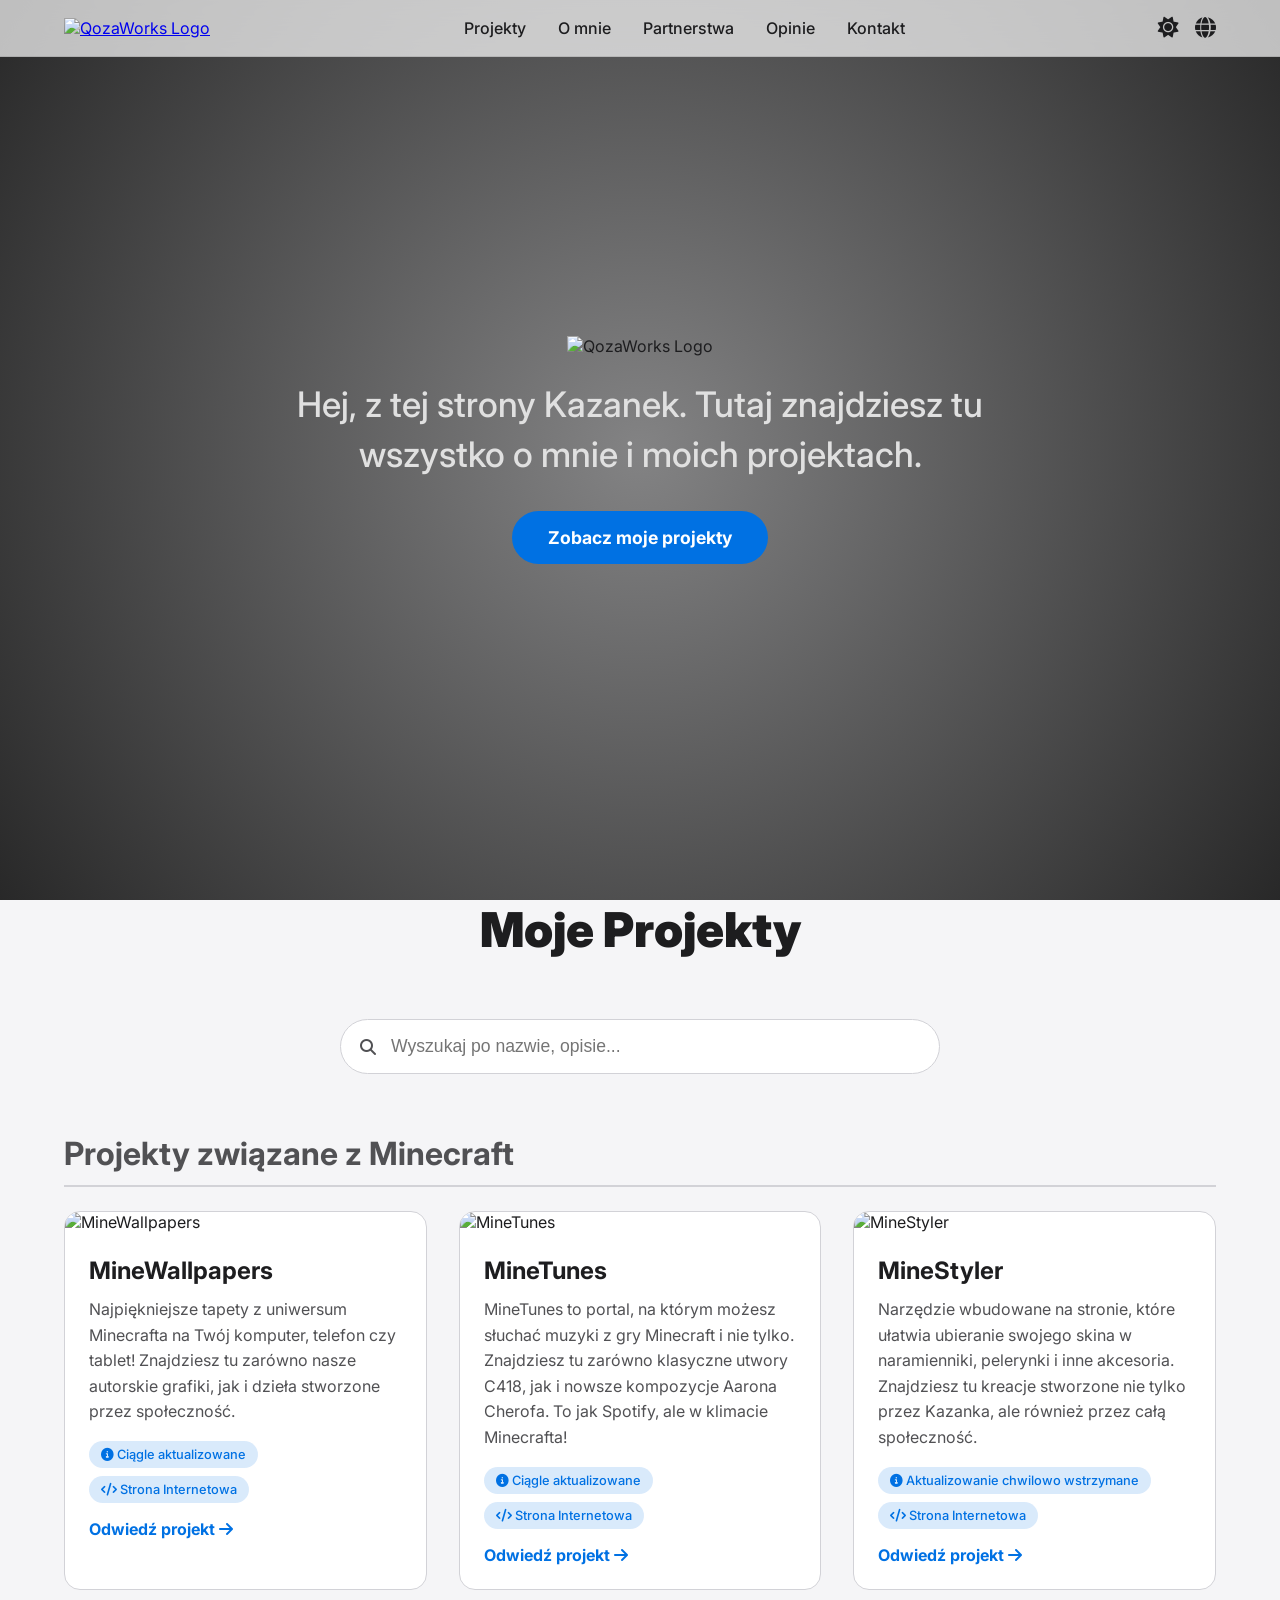
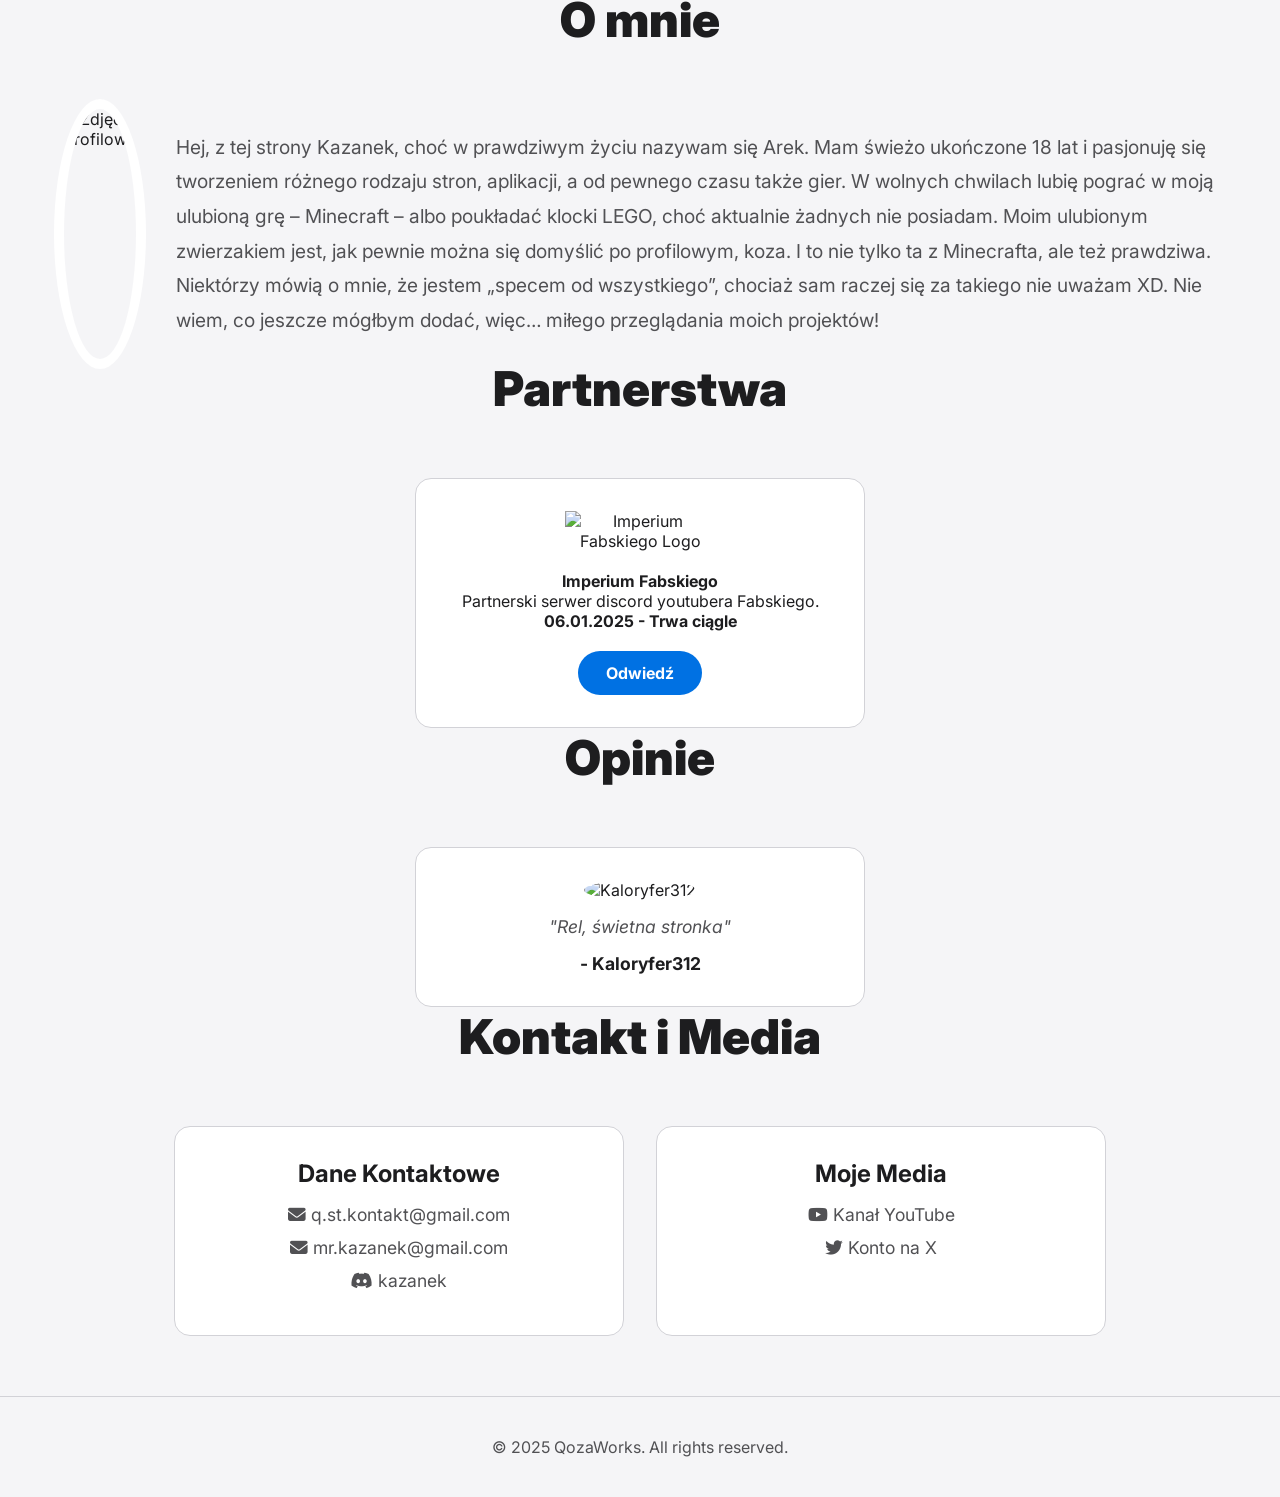
==== index.html @ e2550f25 "Add files via upload" ====
<!DOCTYPE html>
<html lang="pl">
<head>
    <meta charset="UTF-8">
    <meta name="viewport" content="width=device-width, initial-scale=1.0">
    <title>QozaWorks</title>
    <link rel="stylesheet" href="style.css">
    <link rel="icon" type="image/x-icon" href="/assets/logos.png">
    <!-- Google Fonts: Inter -->
    <link rel="preconnect" href="https://fonts.googleapis.com">
    <link rel="preconnect" href="https://fonts.gstatic.com" crossorigin>
    <link href="https://fonts.googleapis.com/css2?family=Inter:wght@400;500;700;900&display=swap" rel="stylesheet">
    
    <!-- Font Awesome Icons -->
    <link rel="stylesheet" href="https://cdnjs.cloudflare.com/ajax/libs/font-awesome/6.5.1/css/all.min.css">
</head>
<body>

    <header id="main-header">
        <nav class="container">
            <a href="#" class="logo-link"><img src="assets/logo.png" alt="QozaWorks Logo" class="logo"></a>
            <ul class="nav-links" id="nav-links">
                <li><a href="#projects" data-lang-key="navProjects">Projekty</a></li>
                <li><a href="#about" data-lang-key="navAbout">O mnie</a></li>
                <li><a href="#partnerships" data-lang-key="navPartnerships">Partnerstwa</a></li>
                <li><a href="#reviews" data-lang-key="navReviews">Opinie</a></li>
                <li><a href="#contact" data-lang-key="navContact">Kontakt</a></li>
            </ul>
            <div class="settings">
                <button id="theme-toggle" aria-label="Zmień motyw"><i class="fas fa-sun"></i></button>
                <div class="lang-switcher">
                    <button id="lang-toggle" aria-label="Zmień język"><i class="fas fa-globe"></i></button>
                    <div class="lang-options">
                        <a href="#" data-lang="eng">English</a>
                        <a href="#" data-lang="pl">Polski</a>
                    </div>
                </div>
            </div>
            <button class="hamburger" id="hamburger-btn" aria-label="Otwórz menu">
                <i class="fas fa-bars"></i>
            </button>
        </nav>
    </header>

    <main>
        <section id="hero">
            <div class="hero-content container">
                <img src="assets/logo.png" alt="QozaWorks Logo" class="hero-logo">
                <h1 data-lang-key="heroTitle">Hej, tu Kazanek. Znajdziesz tu wszystko o mnie i moich projektach.</h1>
                <a href="#projects" class="cta-button" data-lang-key="heroButton">Zobacz moje projekty</a>
            </div>
        </section>

        <section id="projects" class="container">
            <h2 class="section-title" data-lang-key="projectsTitle">Moje Projekty</h2>
            <div class="search-container">
                <i class="fas fa-search"></i>
                <input type="text" id="search-input" data-lang-key-placeholder="searchPlaceholder" placeholder="Wyszukaj po nazwie, opisie...">
            </div>
            
            <h3 class="category-title" data-lang-key="minecraftProjectsTitle">Projekty związane z Minecraft</h3>
            <div class="projects-grid" id="minecraft-projects-container"></div>
            
            <!-- <h3 class="category-title" data-lang-key="otherProjectsTitle">Inne Projekty</h3> -->
            <div class="projects-grid" id="other-projects-container"></div>
        </section>

        <section id="about" class="container">
            <h2 class="section-title" data-lang-key="aboutTitle">O mnie</h2>
            <div class="about-content">
                <img src="assets/kazanek.png" alt="Zdjęcie profilowe" class="profile-pic">
                <p data-lang-key="aboutDescription">"Hej, jestem Kazanek..."</p>
            </div>
        </section>

        <section id="partnerships" class="container">
            <h2 class="section-title" data-lang-key="partnershipsTitle">Partnerstwa</h2>
            <div class="flex-grid" id="partnerships-container"></div>
        </section>

        <section id="reviews" class="container">
            <h2 class="section-title" data-lang-key="reviewsTitle">Opinie</h2>
            <div class="flex-grid" id="reviews-container"></div>
        </section>

        <section id="contact" class="container">
            <h2 class="section-title" data-lang-key="contactTitle">Kontakt i Media</h2>
            <div class="flex-grid" id="contact-container"></div>
        </section>
    </main>

    <footer>
        <p>&copy; 2025 QozaWorks. All rights reserved.</p>
    </footer>

    <script src="script.js" defer></script>
</body>
</html>
---- style.css ----
/* --- GLOBAL STYLES & VARIABLES --- */
:root {
    --font-primary: 'Inter', sans-serif;
    --transition-fast: 0.2s ease;
    --transition-slow: 0.4s ease;
    --border-radius: 16px;

    /* Light Theme */
    --bg-light: #f5f5f7;
    --card-bg-light: #ffffff;
    --text-primary-light: #1d1d1f;
    --text-secondary-light: #515154;
    --accent-light: #0071e3;
    --border-light: #d2d2d7;
    --header-bg-light: rgba(255, 255, 255, 0.7);
    --header-text-light: #1d1d1f;
    --header-border-light: rgba(0, 0, 0, 0.1);

    /* Dark Theme */
    --bg-dark: #121212;
    --card-bg-dark: #1e1e1e;
    --text-primary-dark: #f5f5f7;
    --text-secondary-dark: #a1a1a6;
    --accent-dark: #0a84ff;
    --border-dark: #3a3a3c;
    --header-bg-dark: rgba(28, 28, 30, 0.7);
    --header-text-dark: #f5f5f7;
    --header-border-dark: rgba(255, 255, 255, 0.1);
}

[data-theme="light"] {
    --bg: var(--bg-light);
    --card-bg: var(--card-bg-light);
    --text-primary: var(--text-primary-light);
    --text-secondary: var(--text-secondary-light);
    --accent: var(--accent-light);
    --border: var(--border-light);
    --header-bg: var(--header-bg-light);
    --header-text: var(--header-text-light);
    --header-border: var(--header-border-light);
    --logo-filter: invert(0);
}

[data-theme="dark"] {
    --bg: var(--bg-dark);
    --card-bg: var(--card-bg-dark);
    --text-primary: var(--text-primary-dark);
    --text-secondary: var(--text-secondary-dark);
    --accent: var(--accent-dark);
    --border: var(--border-dark);
    --header-bg: var(--header-bg-dark);
    --header-text: var(--header-text-dark);
    --header-border: var(--header-border-dark);
    --logo-filter: invert(1);
}

*, *::before, *::after { box-sizing: border-box; margin: 0; padding: 0; }
html { scroll-behavior: smooth; scroll-padding-top: 100px; }
body {
    font-family: var(--font-primary);
    background-color: var(--bg);
    color: var(--text-primary);
    transition: background-color var(--transition-slow), color var(--transition-slow);
}
.container { max-width: 1200px; margin: 0 auto; padding: 0 24px; }

/* --- HEADER --- */
#main-header {
    position: fixed; top: 0; left: 0; width: 100%;
    z-index: 1000; padding: 16px 0;
    background: var(--header-bg);
    backdrop-filter: blur(20px) saturate(180%);
    -webkit-backdrop-filter: blur(20px) saturate(180%);
    border-bottom: 1px solid var(--header-border);
    transition: background-color var(--transition-slow), border-color var(--transition-slow);
}
nav.container { display: flex; justify-content: space-between; align-items: center; }
.logo { height: 52px;  transition: filter var(--transition-slow); }
.nav-links { display: flex; list-style: none; gap: 32px; }
.nav-links a {
    color: var(--header-text); text-decoration: none; font-weight: 500;
    transition: color var(--transition-fast); position: relative;
}
.nav-links a::after {
    content: ''; position: absolute; width: 0; height: 2px;
    bottom: -5px; left: 50%; transform: translateX(-50%);
    background-color: var(--accent); transition: width var(--transition-fast);
}
.nav-links a:hover { color: var(--accent); }
.nav-links a:hover::after { width: 100%; }

.settings { display: flex; align-items: center; gap: 16px; }
.settings button {
    background: none; border: none; color: var(--header-text);
    font-size: 1.3rem; cursor: pointer; transition: color var(--transition-fast), transform var(--transition-fast);
}
.settings button:hover { color: var(--accent); transform: scale(1.1); }
.lang-switcher { position: relative; }
.lang-options {
    display: none; position: absolute; top: 180%; right: 0;
    background-color: var(--card-bg); border: 1px solid var(--border);
    border-radius: 8px; overflow: hidden; box-shadow: 0 10px 30px rgba(0,0,0,0.2);
    animation: fadeIn 0.2s;
}
.lang-options.show { display: block; }
.lang-options a {
    display: block; padding: 12px 24px; color: var(--text-primary);
    text-decoration: none; white-space: nowrap;
}
.lang-options a:hover { background-color: var(--accent); color: #fff; }
.hamburger { display: none; }

/* --- HERO SECTION --- */
#hero {
    min-height: 100vh; display: flex; align-items: center; justify-content: center; text-align: center;
    background: url('assets/banner.png') no-repeat center center/cover;
    position: relative;
}
#hero::before {
    content: ''; position: absolute; inset: 0;
    background: radial-gradient(circle, rgba(18, 18, 18, 0.5) 0%, rgba(18, 18, 18, 0.9) 100%);
}
.hero-content { position: relative; z-index: 1; animation: fadeInUp 1s ease-out; }
.hero-logo { max-width: 350px; margin-bottom: 24px;  }
#hero h1 {
    font-size: 2.2rem; max-width: 700px; margin: 0 auto 32px;
    line-height: 1.4; color: #e0e0e0; font-weight: 500;
}
.cta-button {
    display: inline-block; background-color: var(--accent); color: #fff;
    padding: 16px 36px; border-radius: 50px; text-decoration: none;
    font-weight: 700; font-size: 1.1rem;
    transition: transform var(--transition-fast), box-shadow var(--transition-fast);
}
.cta-button:hover { transform: scale(1.05); box-shadow: 0 5px 20px color-mix(in srgb, var(--accent) 40%, transparent); }

/* --- GENERAL SECTIONS --- */
section { padding: 100px 0; }
.section-title {
    font-size: 3rem; text-align: center; margin-bottom: 60px;
    font-weight: 900;
}
.category-title {
    font-size: 2rem; margin: 60px 0 24px 0;
    color: var(--text-secondary); border-bottom: 2px solid var(--border);
    padding-bottom: 12px;
}
#contact { margin-bottom: 60px; }

/* --- FLEX GRID (Partners, Reviews, Contact) --- */
.flex-grid {
    display: flex;
    flex-wrap: wrap;
    justify-content: center;
    gap: 32px;
}
.flex-grid > * {
    flex-grow: 1; /* Allow items to grow */
    flex-basis: 350px; /* Base width */
    max-width: 450px; /* Max width */
}

/* --- PROJECTS --- */
.search-container {
    position: relative; max-width: 600px; margin: 0 auto 60px;
}
.search-container i {
    position: absolute; left: 20px; top: 50%;
    transform: translateY(-50%); color: var(--text-secondary);
}
#search-input {
    width: 100%; padding: 16px 24px 16px 50px; border-radius: 50px;
    border: 1px solid var(--border); background-color: var(--card-bg);
    color: var(--text-primary); font-size: 1.1rem;
    transition: border-color var(--transition-fast), box-shadow var(--transition-fast);
}
#search-input:focus {
    outline: none; border-color: var(--accent);
    box-shadow: 0 0 0 4px color-mix(in srgb, var(--accent) 20%, transparent);
}
.projects-grid {
    display: grid; grid-template-columns: repeat(auto-fill, minmax(320px, 1fr));
    gap: 32px;
}
.project-card {
    background-color: var(--card-bg); border: 1px solid var(--border);
    border-radius: var(--border-radius); overflow: hidden;
    transition: transform var(--transition-fast), box-shadow var(--transition-fast);
}
.project-card:hover { transform: translateY(-8px); box-shadow: 0 15px 30px color-mix(in srgb, var(--bg) 50%, transparent); }
.project-card img { width: 100%; height: 200px; object-fit: cover; }
.project-content { padding: 24px; }
.project-content h4 { font-size: 1.5rem; margin-bottom: 12px; }
.project-content p { color: var(--text-secondary); margin-bottom: 16px; line-height: 1.6; }
.project-tags { display: flex; flex-wrap: wrap; gap: 8px; margin-bottom: 16px; }
.project-tags span {
    background-color: color-mix(in srgb, var(--accent) 15%, transparent);
    color: var(--accent); padding: 6px 12px;
    border-radius: 20px; font-size: 0.8rem; font-weight: 500;
}
.project-link {
    display: inline-block; color: var(--accent); text-decoration: none;
    font-weight: 700; transition: transform var(--transition-fast);
}
.project-link:hover { transform: translateX(5px); }

/* --- ABOUT, PARTNERS, REVIEWS, CONTACT --- */
.about-content { display: flex; align-items: center; gap: 40px; }
.profile-pic { width: 250px; height: 250px; border-radius: 50%; object-fit: cover; box-shadow: 0 0 0 10px var(--card-bg); }
.about-content p { font-size: 1.2rem; line-height: 1.8; color: var(--text-secondary); }

.partner-card, .review-card, .contact-card {
    background-color: var(--card-bg); border: 1px solid var(--border);
    border-radius: var(--border-radius); padding: 32px; text-align: center;
}
.partner-logo {
    height: 80px;
    max-width: 150px;
    margin-bottom: 20px;
    object-fit: contain;
}
.review-card img { width: 80px; height: 80px; border-radius: 50%; margin-bottom: 16px; }
.review-card p { font-style: italic; color: var(--text-secondary); margin-bottom: 16px; font-size: 1.1rem; }
.review-card strong { font-size: 1.1rem; }
.contact-card h3 { font-size: 1.5rem; margin-bottom: 16px; }
.contact-card p, .contact-card a {
    display: block; color: var(--text-secondary); text-decoration: none;
    margin-bottom: 12px; font-size: 1.1rem; transition: color var(--transition-fast);
}
.contact-card a:hover { color: var(--accent); }

/* --- Partner Link Button Style --- */
.partner-link.cta-button {
    margin-top: 20px;
    padding: 12px 28px;
    font-size: 1rem;
}

/* --- FOOTER --- */
footer { text-align: center; padding: 40px 0; border-top: 1px solid var(--border); color: var(--text-secondary); }

/* --- RESPONSIVE --- */
@media (max-width: 768px) {
    .hamburger {
        display: block; background: none; border: none; font-size: 1.5rem;
        color: var(--header-text); z-index: 1001;
    }
    .nav-links {
        position: fixed; top: 0; right: -100%;
        width: 70%; height: 100vh;
        background: var(--card-bg-dark);
        flex-direction: column; justify-content: center;
        gap: 40px; transition: right 0.4s ease-in-out;
    }
    .nav-links.active { right: 0; }
    .nav-links a { color: var(--text-primary-dark); }
    .about-content { flex-direction: column; text-align: center; }
    .section-title { font-size: 2.5rem; }
}

/* --- KEYFRAMES --- */
@keyframes fadeIn { from { opacity: 0; } to { opacity: 1; } }
@keyframes fadeInUp { from { opacity: 0; transform: translateY(20px); } to { opacity: 1; transform: translateY(0); } }
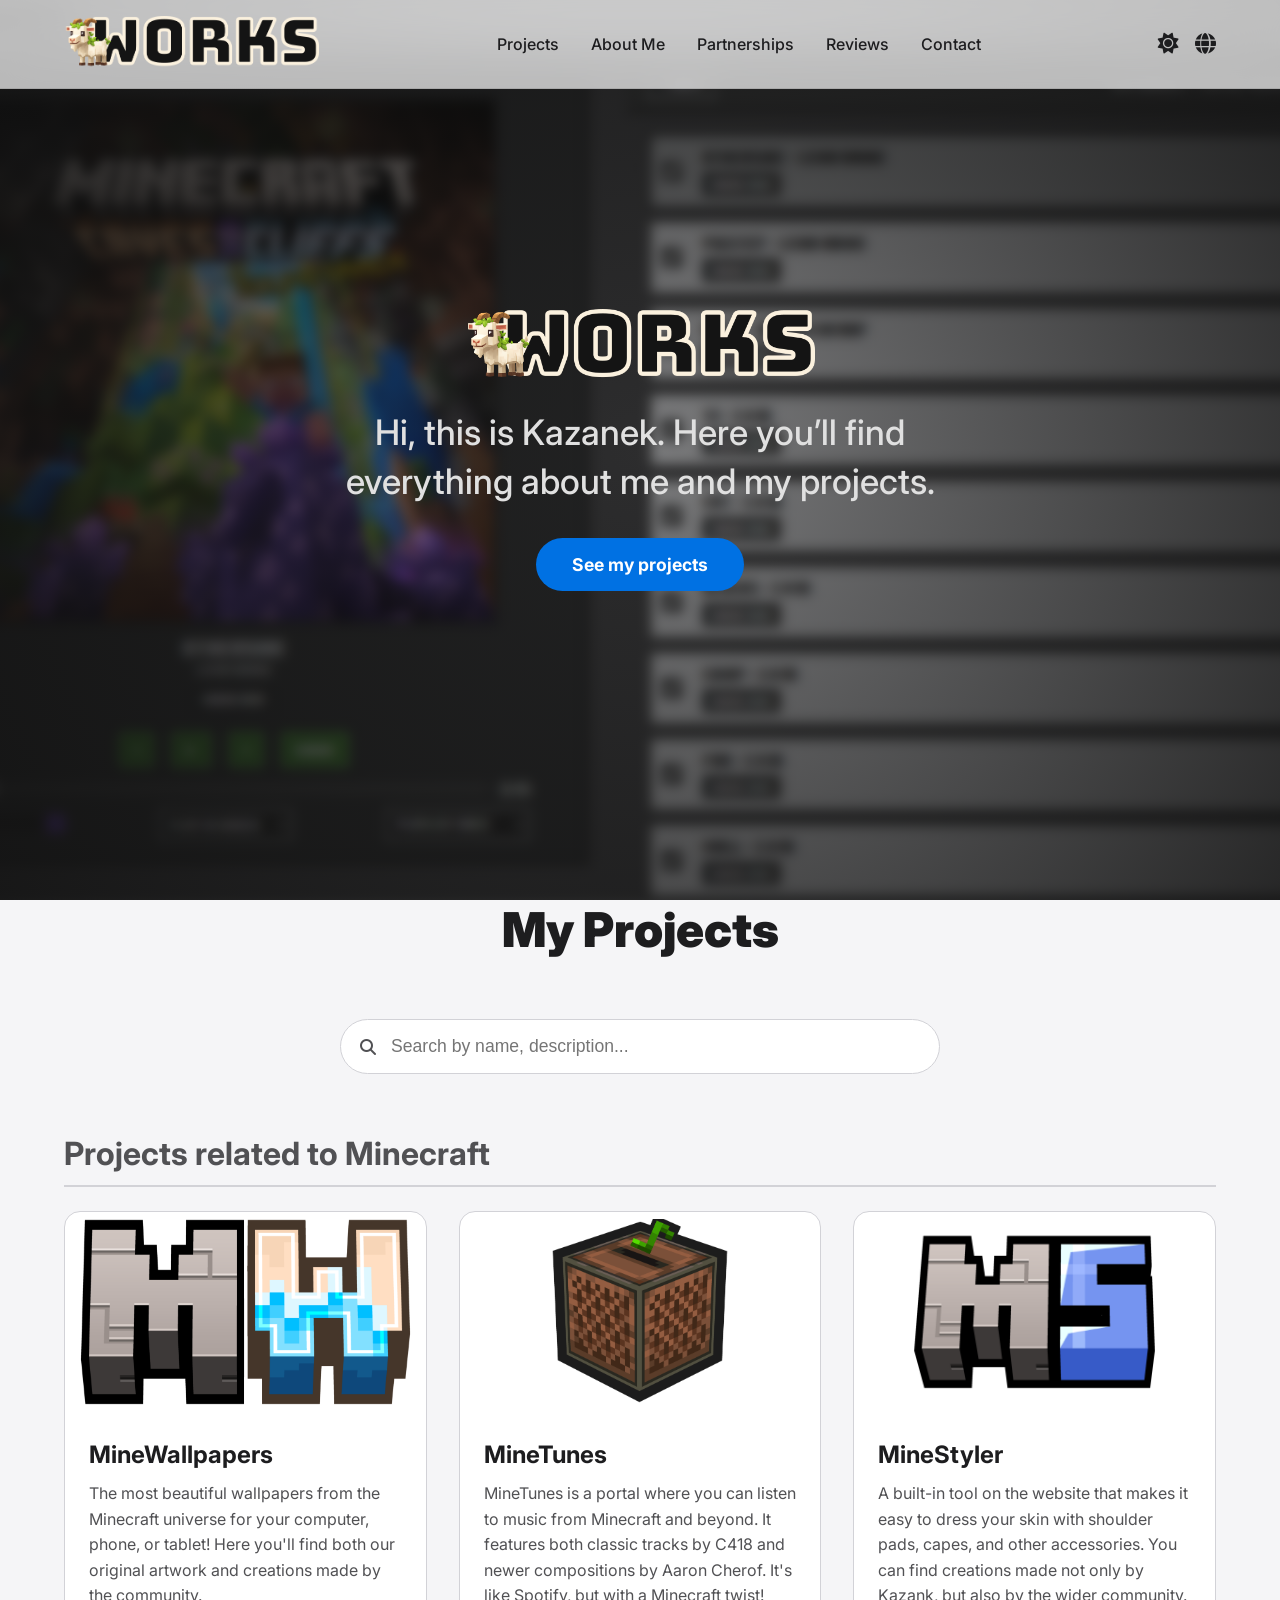
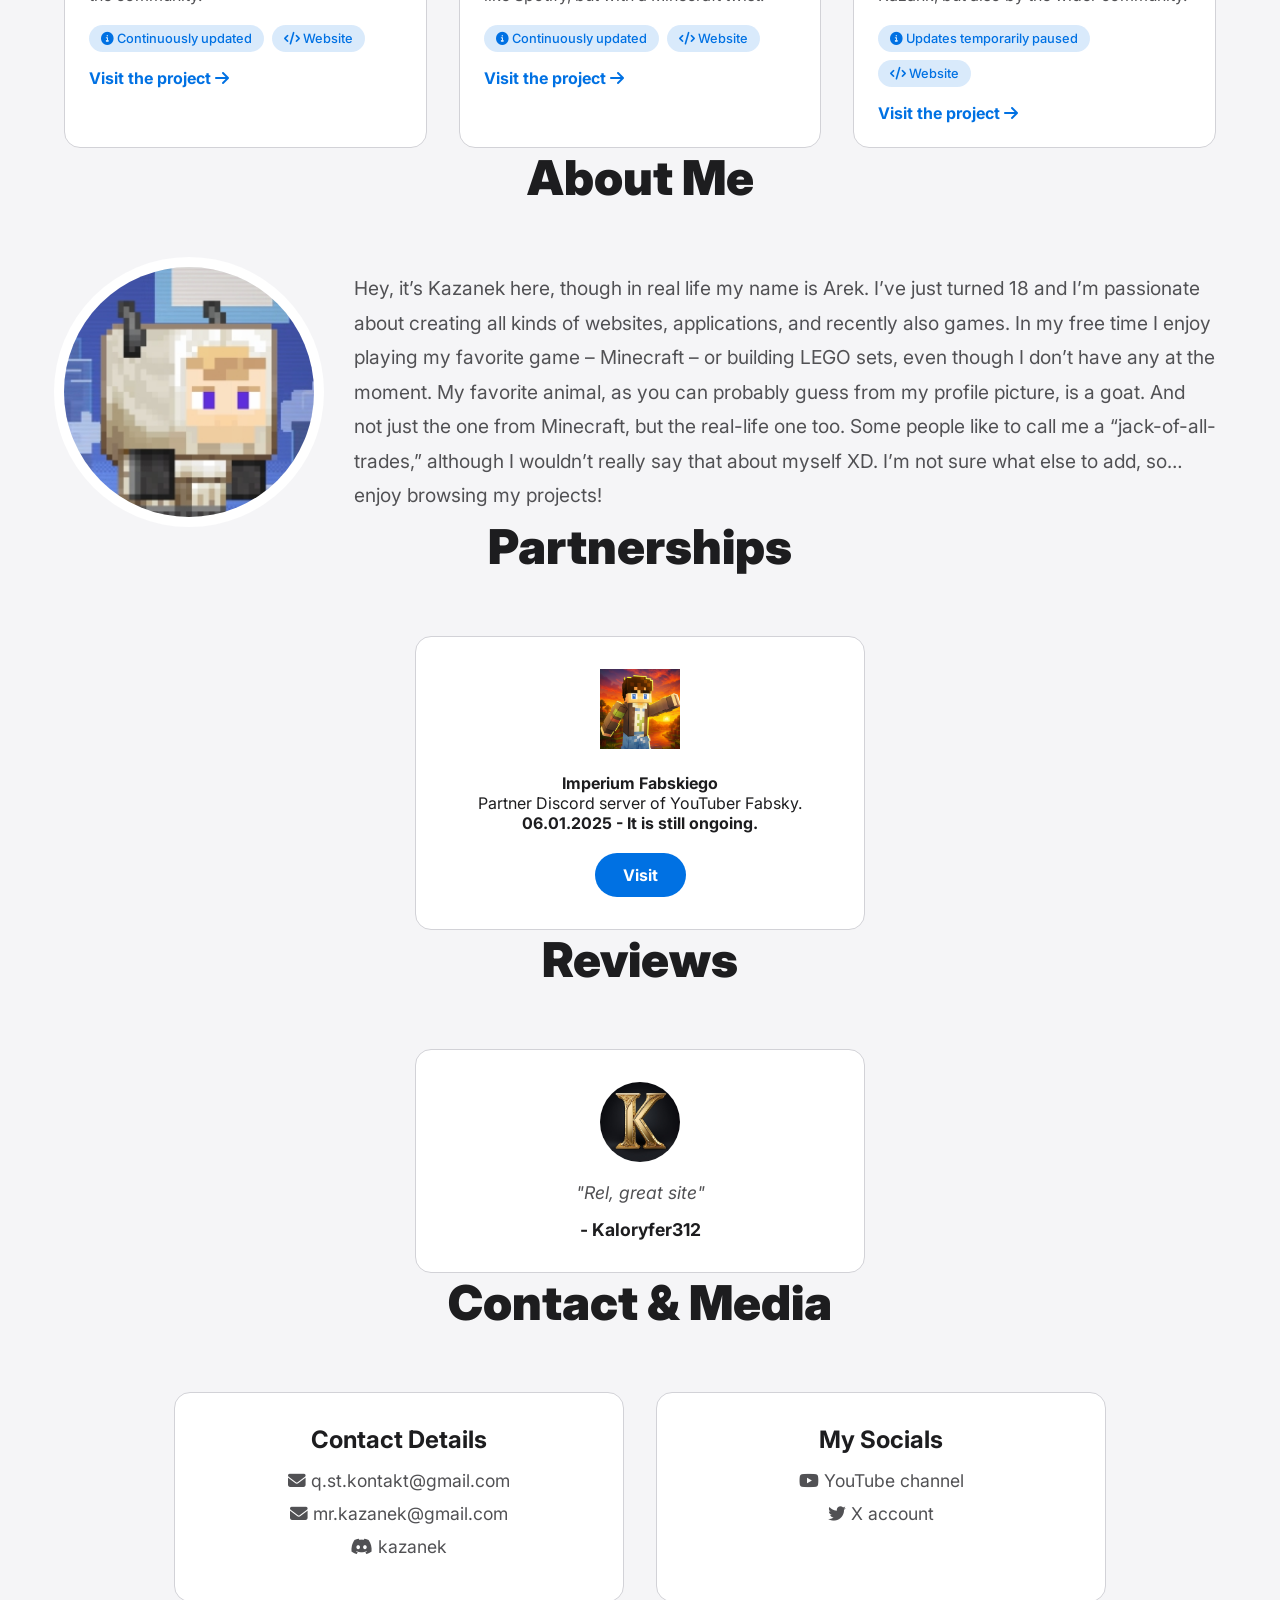
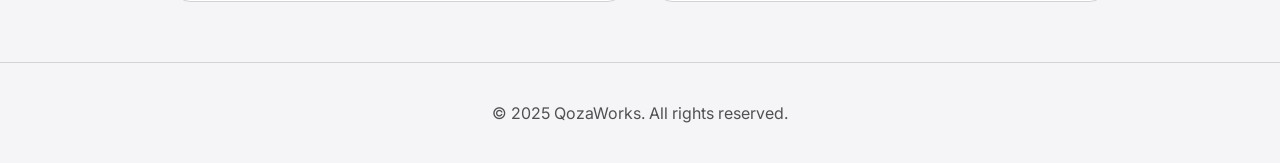
==== commit ec1b938e: "Update index.html" ====
--- a/index.html
+++ b/index.html
@@ -13,6 +13,17 @@
     
     <!-- Font Awesome Icons -->
     <link rel="stylesheet" href="https://cdnjs.cloudflare.com/ajax/libs/font-awesome/6.5.1/css/all.min.css">
+     <meta name="theme-color" content="#f9e8ce">
+    <meta property="og:title" content="QozaWorks">
+    <meta property="og:description" content="Homepage dedicated to QozaWorks projects.">
+    <meta property="og:type" content="website">
+    <meta property="og:url" content="https://qozaworks.netlify.app/">
+    <meta property="og:image" content="https://qozaworks.netlify.app/assets/logo.png">
+    <meta property="og:site_name" content="QozaWorks">
+    <meta name="twitter:card" content="summary_large_image">
+    <meta name="twitter:title" content="QozaWorks">
+    <meta name="twitter:description" content="Homepage dedicated to QozaWorks projects.">
+    <meta name="twitter:image" content="https://qozaworks.netlify.app/assets/logo.png">
 </head>
 <body>
 
@@ -95,4 +106,5 @@
 
     <script src="script.js" defer></script>
 </body>
-</html>+
+</html>
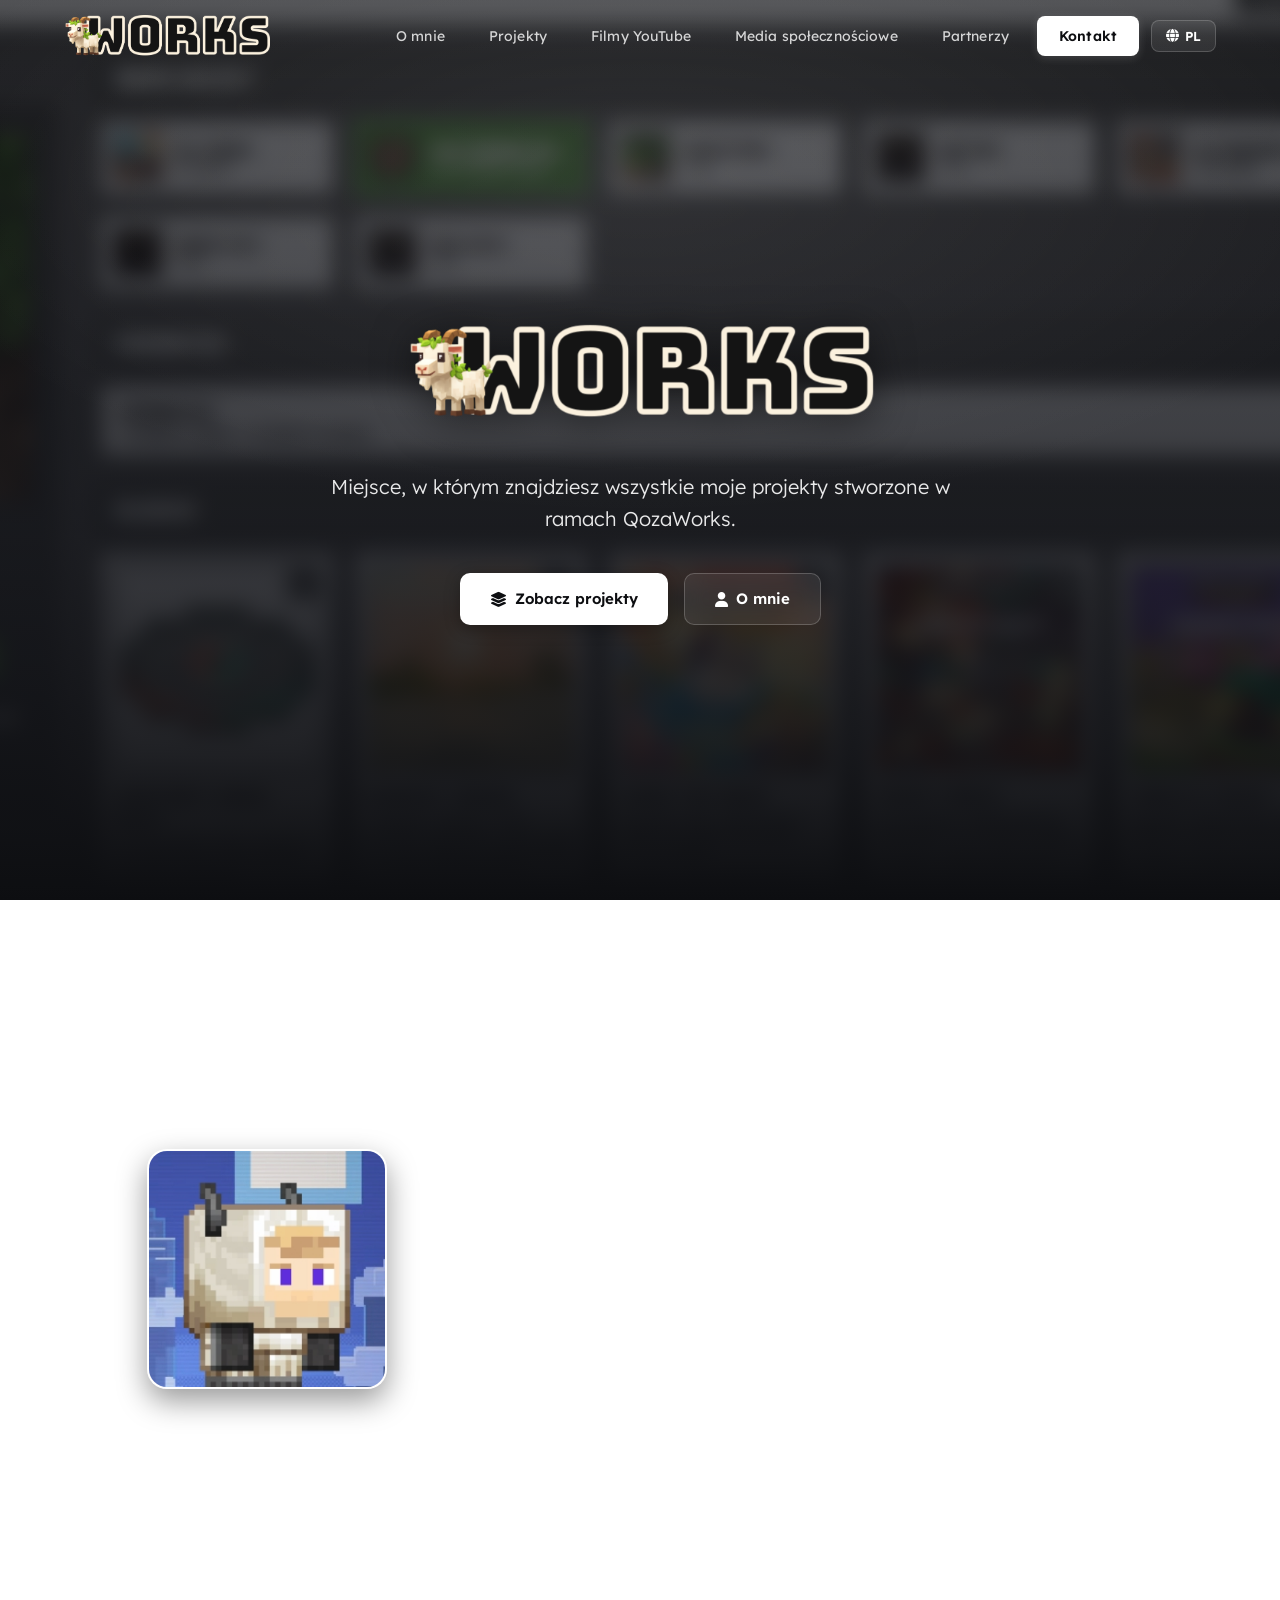
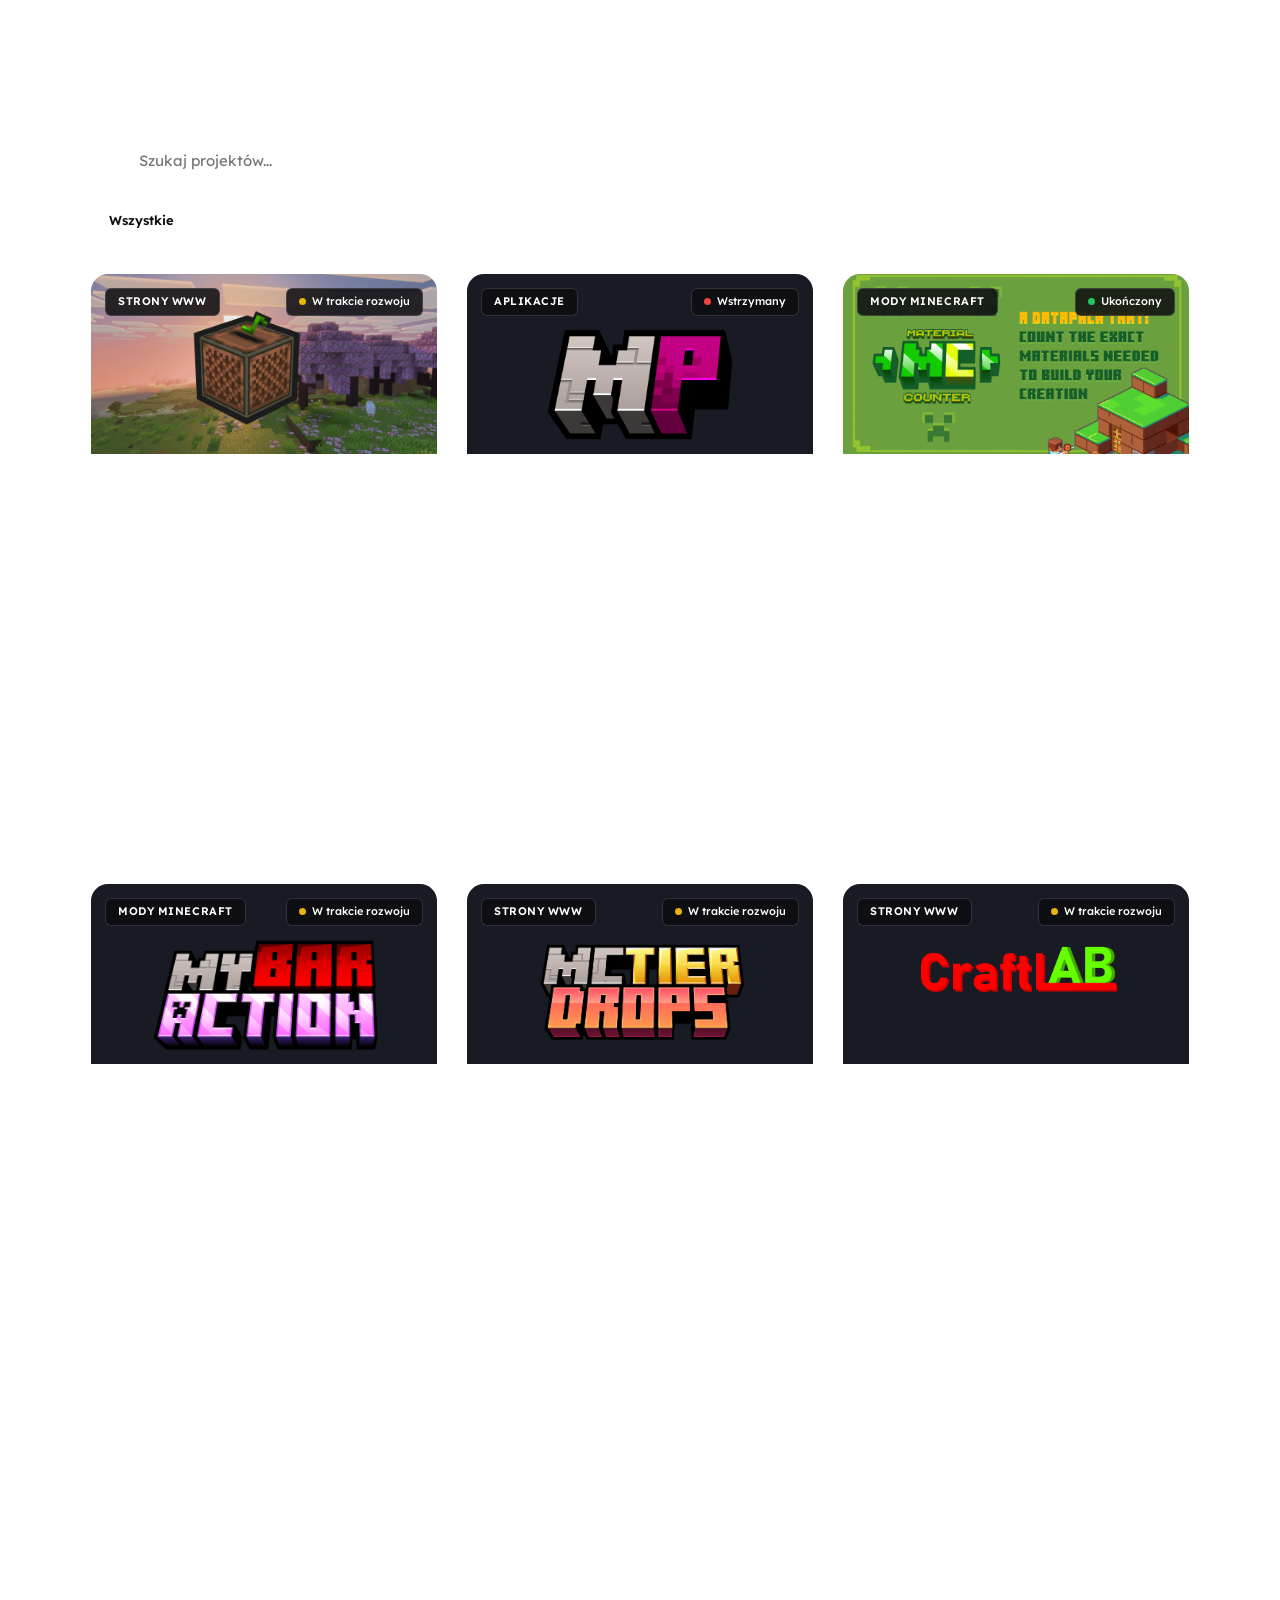
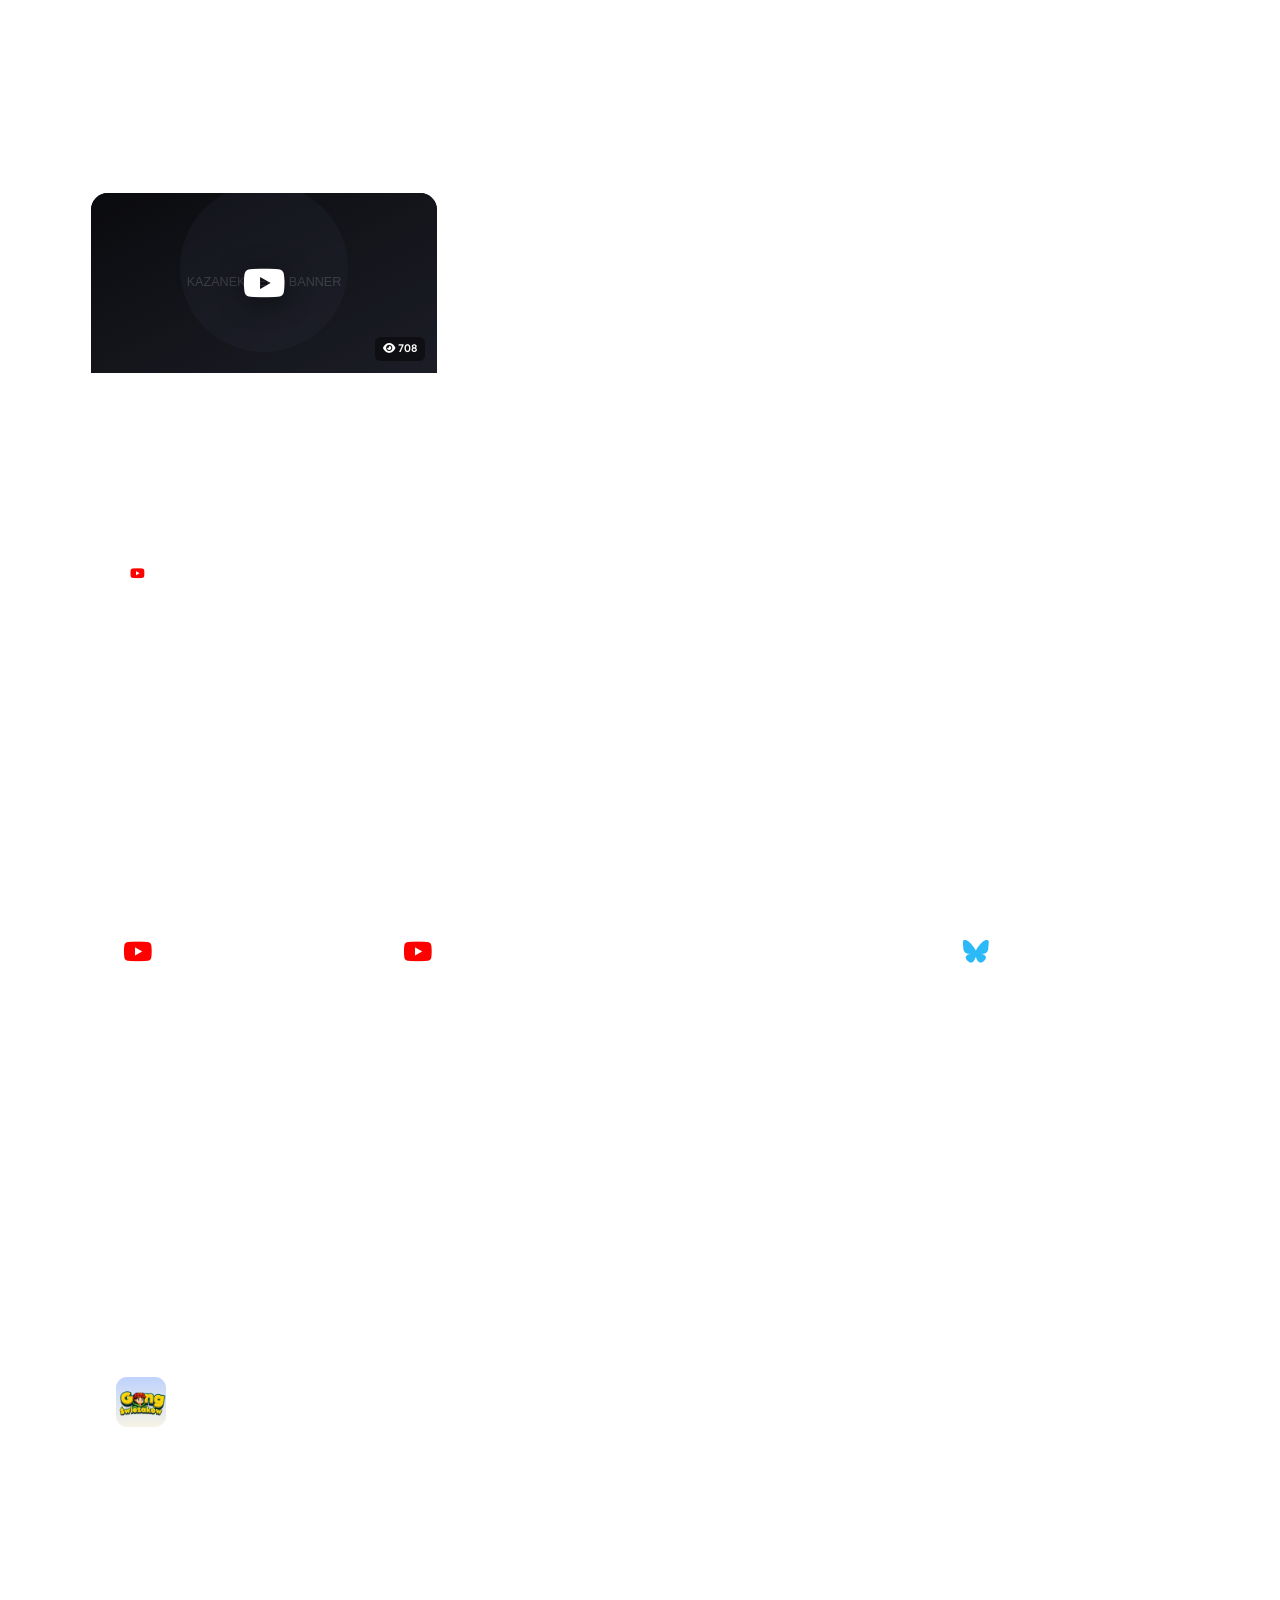
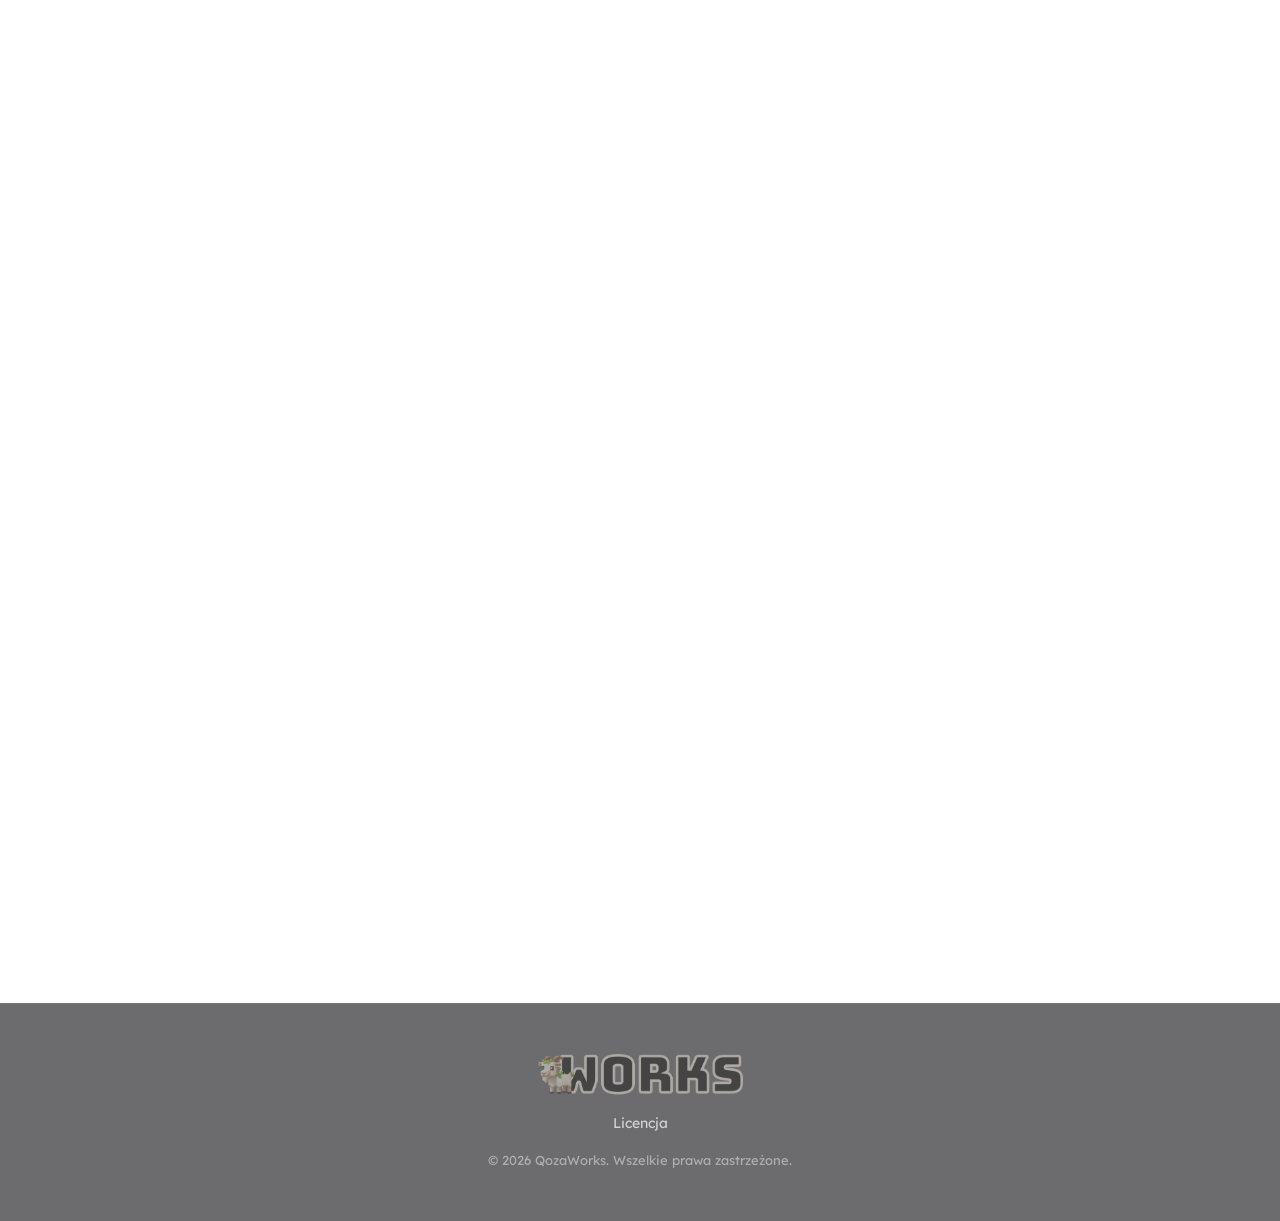
==== commit 093c4e16: "Replace repository with QozaWorks website" ====
--- a/index.html
+++ b/index.html
@@ -1,110 +1,250 @@
-<!DOCTYPE html>
-<html lang="pl">
-<head>
-    <meta charset="UTF-8">
-    <meta name="viewport" content="width=device-width, initial-scale=1.0">
-    <title>QozaWorks</title>
-    <link rel="stylesheet" href="style.css">
-    <link rel="icon" type="image/x-icon" href="/assets/logos.png">
-    <!-- Google Fonts: Inter -->
-    <link rel="preconnect" href="https://fonts.googleapis.com">
-    <link rel="preconnect" href="https://fonts.gstatic.com" crossorigin>
-    <link href="https://fonts.googleapis.com/css2?family=Inter:wght@400;500;700;900&display=swap" rel="stylesheet">
-    
-    <!-- Font Awesome Icons -->
-    <link rel="stylesheet" href="https://cdnjs.cloudflare.com/ajax/libs/font-awesome/6.5.1/css/all.min.css">
-     <meta name="theme-color" content="#f9e8ce">
-    <meta property="og:title" content="QozaWorks">
-    <meta property="og:description" content="Homepage dedicated to QozaWorks projects.">
-    <meta property="og:type" content="website">
-    <meta property="og:url" content="https://qozaworks.netlify.app/">
-    <meta property="og:image" content="https://qozaworks.netlify.app/assets/logo.png">
-    <meta property="og:site_name" content="QozaWorks">
-    <meta name="twitter:card" content="summary_large_image">
-    <meta name="twitter:title" content="QozaWorks">
-    <meta name="twitter:description" content="Homepage dedicated to QozaWorks projects.">
-    <meta name="twitter:image" content="https://qozaworks.netlify.app/assets/logo.png">
-</head>
-<body>
-
-    <header id="main-header">
-        <nav class="container">
-            <a href="#" class="logo-link"><img src="assets/logo.png" alt="QozaWorks Logo" class="logo"></a>
-            <ul class="nav-links" id="nav-links">
-                <li><a href="#projects" data-lang-key="navProjects">Projekty</a></li>
-                <li><a href="#about" data-lang-key="navAbout">O mnie</a></li>
-                <li><a href="#partnerships" data-lang-key="navPartnerships">Partnerstwa</a></li>
-                <li><a href="#reviews" data-lang-key="navReviews">Opinie</a></li>
-                <li><a href="#contact" data-lang-key="navContact">Kontakt</a></li>
-            </ul>
-            <div class="settings">
-                <button id="theme-toggle" aria-label="Zmień motyw"><i class="fas fa-sun"></i></button>
-                <div class="lang-switcher">
-                    <button id="lang-toggle" aria-label="Zmień język"><i class="fas fa-globe"></i></button>
-                    <div class="lang-options">
-                        <a href="#" data-lang="eng">English</a>
-                        <a href="#" data-lang="pl">Polski</a>
-                    </div>
-                </div>
-            </div>
-            <button class="hamburger" id="hamburger-btn" aria-label="Otwórz menu">
-                <i class="fas fa-bars"></i>
-            </button>
-        </nav>
-    </header>
-
-    <main>
-        <section id="hero">
-            <div class="hero-content container">
-                <img src="assets/logo.png" alt="QozaWorks Logo" class="hero-logo">
-                <h1 data-lang-key="heroTitle">Hej, tu Kazanek. Znajdziesz tu wszystko o mnie i moich projektach.</h1>
-                <a href="#projects" class="cta-button" data-lang-key="heroButton">Zobacz moje projekty</a>
-            </div>
-        </section>
-
-        <section id="projects" class="container">
-            <h2 class="section-title" data-lang-key="projectsTitle">Moje Projekty</h2>
-            <div class="search-container">
-                <i class="fas fa-search"></i>
-                <input type="text" id="search-input" data-lang-key-placeholder="searchPlaceholder" placeholder="Wyszukaj po nazwie, opisie...">
-            </div>
-            
-            <h3 class="category-title" data-lang-key="minecraftProjectsTitle">Projekty związane z Minecraft</h3>
-            <div class="projects-grid" id="minecraft-projects-container"></div>
-            
-            <!-- <h3 class="category-title" data-lang-key="otherProjectsTitle">Inne Projekty</h3> -->
-            <div class="projects-grid" id="other-projects-container"></div>
-        </section>
-
-        <section id="about" class="container">
-            <h2 class="section-title" data-lang-key="aboutTitle">O mnie</h2>
-            <div class="about-content">
-                <img src="assets/kazanek.png" alt="Zdjęcie profilowe" class="profile-pic">
-                <p data-lang-key="aboutDescription">"Hej, jestem Kazanek..."</p>
-            </div>
-        </section>
-
-        <section id="partnerships" class="container">
-            <h2 class="section-title" data-lang-key="partnershipsTitle">Partnerstwa</h2>
-            <div class="flex-grid" id="partnerships-container"></div>
-        </section>
-
-        <section id="reviews" class="container">
-            <h2 class="section-title" data-lang-key="reviewsTitle">Opinie</h2>
-            <div class="flex-grid" id="reviews-container"></div>
-        </section>
-
-        <section id="contact" class="container">
-            <h2 class="section-title" data-lang-key="contactTitle">Kontakt i Media</h2>
-            <div class="flex-grid" id="contact-container"></div>
-        </section>
-    </main>
-
-    <footer>
-        <p>&copy; 2025 QozaWorks. All rights reserved.</p>
-    </footer>
-
-    <script src="script.js" defer></script>
-</body>
-
-</html>
+<!DOCTYPE html>
+<html lang="pl">
+<head>
+    <meta charset="UTF-8">
+    <meta name="viewport" content="width=device-width, initial-scale=1.0">
+    <title data-i18n="siteTitle">Kazanek - Strona O Mnie</title>
+    <link rel="stylesheet" href="https://cdnjs.cloudflare.com/ajax/libs/font-awesome/6.6.0/css/all.min.css">
+    <link rel="stylesheet" href="https://unpkg.com/aos@2.3.1/dist/aos.css" />
+
+    <link rel="shortcut icon" href="assets/site/favicon.png?v=2" type="image/png">
+    <link rel="icon" type="image/png" href="assets/site/favicon.png?v=2">
+    <link rel="apple-touch-icon" href="assets/site/favicon.png?v=2">
+    <meta name="description" content="QozaWorks — homepage dedicated to projects, games, tools, websites and other creations by Kazanek.">
+    <meta name="keywords" content="QozaWorks, projects, games, Minecraft, tools, websites, web development, game development,kazanek">
+    <meta name="author" content="QozaWorks">
+    <meta name="robots" content="index, follow">
+    <meta name="googlebot" content="index, follow">
+    <link rel="canonical" href="https://qozaworks.pl/">
+
+    <!-- Theme -->
+    <meta name="theme-color" content="#48484a">
+    <meta name="color-scheme" content="light dark">
+
+    <!-- Open Graph -->
+    <meta property="og:type" content="website">
+    <meta property="og:url" content="https://qozaworks.pl/">
+    <meta property="og:title" content="QozaWorks — Projects & Creations">
+    <meta
+        property="og:description"
+        content="Homepage dedicated to QozaWorks projects, games, tools, websites and other creations."
+    >
+    <meta property="og:site_name" content="QozaWorks">
+    <meta property="og:locale" content="en_US">
+    <meta property="og:image" content="https://qozaworks.pl/assets/site/logo.png">
+    <meta property="og:image:alt" content="QozaWorks">
+
+    <!-- Twitter / X -->
+    <meta name="twitter:card" content="summary_large_image">
+    <meta name="twitter:url" content="https://qozaworks.pl/">
+    <meta name="twitter:title" content="QozaWorks — Projects & Creations">
+    <meta
+        name="twitter:description"
+        content="Homepage dedicated to QozaWorks projects, games, tools, websites and other creations."
+    >
+    <meta name="twitter:image" content="https://qozaworks.pl/site/logo.png">
+    <meta name="twitter:image:alt" content="QozaWorks">
+
+    <!-- Language -->
+    <link rel="alternate" hreflang="en" href="https://qozaworks.pl/">
+    <link rel="alternate" hreflang="pl" href="https://qozaworks.pl/">
+    <link rel="alternate" hreflang="x-default" href="https://qozaworks.pl/">
+
+    <script type="application/ld+json">
+    {
+        "@context": "https://schema.org",
+        "@type": "Organization",
+        "name": "QozaWorks",
+        "url": "https://qozaworks.pl/",
+        "logo": "https://qozaworks.pl/assets/site/logo.png",
+        "description": "QozaWorks creates games, tools, websites and other digital projects.",
+        "sameAs": []
+    }
+    </script>
+
+     <script type="application/ld+json">
+    {
+        "@context": "https://schema.org",
+        "@type": "WebSite",
+        "name": "QozaWorks",
+        "url": "https://qozaworks.pl/",
+        "description": "Homepage dedicated to QozaWorks projects."
+    }
+    </script>
+
+    <link rel="stylesheet" href="style.css">
+</head>
+<body>
+
+    <div id="project-launch-overlay">
+        <i class="fa-solid fa-rocket launch-spinner"></i>
+        <div class="launch-title" data-i18n="launchingProject">Uruchamianie...</div>
+    </div>
+
+    <div id="sidebar-backdrop" class="sidebar-backdrop" onclick="closeMobileMenu()"></div>
+
+    <header id="site-header">
+        <div id="site-header-container">
+            <div id="site-logo">
+                <img src="assets/site/logo.png" alt="Kazanek Logo" onclick="backToHome()">
+            </div>
+            
+            <button id="mobile-menu-btn" onclick="toggleMobileMenu(event)" aria-label="Otwórz boczny panel nawigacji" aria-expanded="false">
+                <span class="hamburger-bar"></span>
+                <span class="hamburger-bar"></span>
+                <span class="hamburger-bar"></span>
+            </button>
+
+            <nav id="site-nav">
+                <a href="#o-nas" onclick="closeMobileMenu()" data-i18n="navAbout">O mnie</a>
+                <a href="#projekty" onclick="closeMobileMenu()" data-i18n="navProjects">Projekty</a>
+                <a href="#youtube" onclick="closeMobileMenu()" data-i18n="navYoutube">Filmy YouTube</a>
+                <a href="#social-media" onclick="closeMobileMenu()" data-i18n="navSocials">Social Media</a>
+                <a href="#partnerzy" onclick="closeMobileMenu()" data-i18n="navPartners">Partnerzy</a>
+                <a href="#kontakt" onclick="closeMobileMenu()" class="nav-cta" data-i18n="navContact">Kontakt</a>
+                
+                <button class="lang-toggle-btn" onclick="toggleLanguage()" title="Zmień język / Switch language">
+                    <i class="fa-solid fa-globe"></i>
+                    <span id="current-lang-text">PL</span>
+                </button>
+            </nav>
+        </div>
+    </header>
+
+    <section id="site-hero">
+        <div class="hero-banner-bg" id="hero-banner-bg" style="background-image: url('assets/site/banner.png');"></div>
+        <div class="hero-overlay"></div>
+        <div class="hero-content">
+            <img src="assets/site/logo.png" alt="Kazanek Logo" class="hero-logo-img" data-aos="fade-down" data-aos-duration="900">
+            <p class="hero-subtitle" data-i18n="heroSubtitle" data-aos="fade-up" data-aos-delay="200" data-aos-duration="900">
+                Tworzę nowoczesne projekty cyfrowe, strony internetowe oraz interfejsy z pasją i dbałością o każdy detal.
+            </p>
+            <div class="hero-actions" data-aos="zoom-in" data-aos-delay="400" data-aos-duration="900">
+                <a href="#projekty" class="btn btn-primary"><i class="fa-solid fa-layer-group"></i> <span data-i18n="btnViewProjects">Zobacz Projekty</span></a>
+                <a href="#o-nas" class="btn btn-secondary"><i class="fa-solid fa-user"></i> <span data-i18n="btnAboutMe">O Mnie</span></a>
+            </div>
+        </div>
+    </section>
+
+    <main id="main-content">
+        <section id="o-nas" class="content-section">
+            <div class="section-container">
+                <h2 class="section-title" data-i18n="aboutTitle" data-aos="fade-right">O Mnie</h2>
+                <div class="about-grid" data-aos="fade-up">
+                    <div class="about-avatar-wrapper">
+                        <img src="assets/site/avatar.png" id="about-avatar-img" alt="Kazanek Avatar" class="about-avatar-img" onerror="this.src='assets/site/avatar.svg'">
+                    </div>
+                    <div class="about-text">
+                        <p class="about-bio" data-i18n="aboutBio">
+                            Cześć! Nazywam się Kazanek. Tworzenie stron internetowych, aplikacji oraz modyfikacji to moja pasja. Dbam o to, aby każdy projekt wyróżniał się estetycznym designem, płynnymi animacjami oraz wyszukaną dbałością o kod.
+                        </p>
+                        <div class="about-tags">
+                            <span class="tag-pill" data-i18n="aboutTag1">Full-Stack Web</span>
+                            <span class="tag-pill" data-i18n="aboutTag2">UI/UX Design</span>
+                            <span class="tag-pill" data-i18n="aboutTag3">Modyfikacje Minecraft</span>
+                            <span class="tag-pill" data-i18n="aboutTag4">Czysty Kod</span>
+                        </div>
+                    </div>
+                </div>
+            </div>
+        </section>
+
+        <section id="projekty" class="content-section">
+            <div class="section-container">
+                <h2 class="section-title" data-i18n="projectsTitle" data-aos="fade-right">Moje Projekty</h2>
+                
+                <div class="search-filter-bar" data-aos="fade-up">
+                    <div class="search-input-wrapper">
+                        <i class="fa-solid fa-magnifying-glass"></i>
+                        <input type="text" id="project-search-input" class="search-input" placeholder="Szukaj projektów po nazwie, typie, opisie, tagach..." data-i18n="searchPlaceholder">
+                    </div>
+                    <div class="filter-pills">
+                        <button class="filter-btn active" data-filter="all" data-i18n="filterAll">Wszystkie</button>
+                        <button class="filter-btn" data-filter="www" data-i18n="filterWww">Strony WWW</button>
+                        <button class="filter-btn" data-filter="app" data-i18n="filterApp">Aplikacje</button>
+                        <button class="filter-btn" data-filter="mc_mod" data-i18n="filterMcMod">Mody Minecraft</button>
+                        <button class="filter-btn" data-filter="other" data-i18n="filterOther">Inne</button>
+                    </div>
+                </div>
+
+                <div id="projects-container" class="projects-grid"></div>
+            </div>
+        </section>
+
+        <section id="youtube" class="content-section">
+            <div class="section-container">
+                <h2 class="section-title" data-i18n="youtubeTitle" data-aos="fade-right">Filmy na moim kanale Youtube</h2>
+                <p class="section-desc" data-i18n="youtubeSubtitle" data-aos="fade-up">
+                    Obejrzyj najnowsze materiały wideo, poradniki oraz prezentacje projektów:
+                </p>
+                <div id="youtube-container" class="youtube-grid"></div>
+            </div>
+        </section>
+
+        <section id="social-media" class="content-section">
+            <div class="section-container">
+                <h2 class="section-title" data-i18n="socialsTitle" data-aos="fade-right">Moje Social Media</h2>
+                <div id="socials-container" class="socials-grid"></div>
+            </div>
+        </section>
+
+        <section id="partnerzy" class="content-section">
+            <div class="section-container">
+                <h2 class="section-title" data-i18n="partnersTitle" data-aos="fade-right">Moi Partnerzy</h2>
+                <p class="section-desc" data-i18n="partnersSubtitle" data-aos="fade-up">
+                    Projekt i inicjatywy zrealizowane we współpracy z partnerami:
+                </p>
+                <div id="partners-container" class="partners-grid"></div>
+            </div>
+        </section>
+
+        <section id="kontakt" class="content-section">
+            <div class="section-container">
+                <h2 class="section-title" data-i18n="contactTitle" data-aos="fade-right">Kontakt</h2>
+                <p class="section-desc" data-i18n="contactSubtitle" data-aos="fade-up">
+                    Wybierz metodę kontaktu poniżej (kliknij, aby skopiować) lub wyślij wiadomość bezpośrednio ze strony:
+                </p>
+
+                <div class="contacts-wrapper">
+                    <div id="contact-cards-container" class="contact-cards-list"></div>
+
+                    <div class="contact-form-box" data-aos="fade-up" data-aos-delay="200">
+                        <h3 data-i18n="formTitle">Napisz do mnie bezpośrednio</h3>
+                        <form id="contact-form" onsubmit="handleContactFormSubmit(event)">
+                            <div class="form-group">
+                                <label data-i18n="formNameLabel">Twoje Imię / Nick</label>
+                                <input type="text" name="name" class="form-control" placeholder="Wpisz swoje imię..." data-i18n="formNamePlaceholder" required>
+                            </div>
+                            <div class="form-group">
+                                <label data-i18n="formEmailLabel">Twój Adres E-mail</label>
+                                <input type="email" name="email" class="form-control" placeholder="twój@email.com" data-i18n="formEmailPlaceholder" required>
+                            </div>
+                            <div class="form-group">
+                                <label data-i18n="formMessageLabel">Treść Wiadomości</label>
+                                <textarea name="message" class="form-control" placeholder="Wpisz treść wiadomości..." data-i18n="formMessagePlaceholder" required></textarea>
+                            </div>
+                            <button type="submit" id="form-submit-btn" class="btn btn-primary" style="width: 100%;"><i class="fa-solid fa-paper-plane"></i> <span data-i18n="formSubmit">Wyślij Wiadomość</span></button>
+                        </form>
+                    </div>
+                </div>
+            </div>
+        </section>
+    </main>
+
+    <footer id="site-footer">
+        <div class="section-container footer-content">
+            <img src="assets/site/logo.png" alt="Kazanek Logo" class="footer-logo">
+            <div class="footer-links">
+                <a href="license.html" data-i18n="footerLicense">Licencja</a>
+                <!-- <span class="footer-sep">•</span>
+                <a href="404.html" data-i18n="footer404">Strona 404</a>
+                <span class="footer-sep">•</span>
+                <a href="generator.html" data-i18n="footerGenerator">Generator Projektów</a> -->
+            </div>
+            <p class="footer-copy" data-i18n="footerText">&copy; 2026 QozaWorks. Wszystkie prawa zastrzeżone.</p>
+        </div>
+    </footer>
+    <script src="https://unpkg.com/aos@2.3.1/dist/aos.js"></script>
+    <script src="main.js"></script>
+</body>
+</html>
--- a/style.css
+++ b/style.css
@@ -1,263 +1,1221 @@
-/* --- GLOBAL STYLES & VARIABLES --- */
-:root {
-    --font-primary: 'Inter', sans-serif;
-    --transition-fast: 0.2s ease;
-    --transition-slow: 0.4s ease;
-    --border-radius: 16px;
-
-    /* Light Theme */
-    --bg-light: #f5f5f7;
-    --card-bg-light: #ffffff;
-    --text-primary-light: #1d1d1f;
-    --text-secondary-light: #515154;
-    --accent-light: #0071e3;
-    --border-light: #d2d2d7;
-    --header-bg-light: rgba(255, 255, 255, 0.7);
-    --header-text-light: #1d1d1f;
-    --header-border-light: rgba(0, 0, 0, 0.1);
-
-    /* Dark Theme */
-    --bg-dark: #121212;
-    --card-bg-dark: #1e1e1e;
-    --text-primary-dark: #f5f5f7;
-    --text-secondary-dark: #a1a1a6;
-    --accent-dark: #0a84ff;
-    --border-dark: #3a3a3c;
-    --header-bg-dark: rgba(28, 28, 30, 0.7);
-    --header-text-dark: #f5f5f7;
-    --header-border-dark: rgba(255, 255, 255, 0.1);
-}
-
-[data-theme="light"] {
-    --bg: var(--bg-light);
-    --card-bg: var(--card-bg-light);
-    --text-primary: var(--text-primary-light);
-    --text-secondary: var(--text-secondary-light);
-    --accent: var(--accent-light);
-    --border: var(--border-light);
-    --header-bg: var(--header-bg-light);
-    --header-text: var(--header-text-light);
-    --header-border: var(--header-border-light);
-    --logo-filter: invert(0);
-}
-
-[data-theme="dark"] {
-    --bg: var(--bg-dark);
-    --card-bg: var(--card-bg-dark);
-    --text-primary: var(--text-primary-dark);
-    --text-secondary: var(--text-secondary-dark);
-    --accent: var(--accent-dark);
-    --border: var(--border-dark);
-    --header-bg: var(--header-bg-dark);
-    --header-text: var(--header-text-dark);
-    --header-border: var(--header-border-dark);
-    --logo-filter: invert(1);
-}
-
-*, *::before, *::after { box-sizing: border-box; margin: 0; padding: 0; }
-html { scroll-behavior: smooth; scroll-padding-top: 100px; }
-body {
-    font-family: var(--font-primary);
-    background-color: var(--bg);
-    color: var(--text-primary);
-    transition: background-color var(--transition-slow), color var(--transition-slow);
-}
-.container { max-width: 1200px; margin: 0 auto; padding: 0 24px; }
-
-/* --- HEADER --- */
-#main-header {
-    position: fixed; top: 0; left: 0; width: 100%;
-    z-index: 1000; padding: 16px 0;
-    background: var(--header-bg);
-    backdrop-filter: blur(20px) saturate(180%);
-    -webkit-backdrop-filter: blur(20px) saturate(180%);
-    border-bottom: 1px solid var(--header-border);
-    transition: background-color var(--transition-slow), border-color var(--transition-slow);
-}
-nav.container { display: flex; justify-content: space-between; align-items: center; }
-.logo { height: 52px;  transition: filter var(--transition-slow); }
-.nav-links { display: flex; list-style: none; gap: 32px; }
-.nav-links a {
-    color: var(--header-text); text-decoration: none; font-weight: 500;
-    transition: color var(--transition-fast); position: relative;
-}
-.nav-links a::after {
-    content: ''; position: absolute; width: 0; height: 2px;
-    bottom: -5px; left: 50%; transform: translateX(-50%);
-    background-color: var(--accent); transition: width var(--transition-fast);
-}
-.nav-links a:hover { color: var(--accent); }
-.nav-links a:hover::after { width: 100%; }
-
-.settings { display: flex; align-items: center; gap: 16px; }
-.settings button {
-    background: none; border: none; color: var(--header-text);
-    font-size: 1.3rem; cursor: pointer; transition: color var(--transition-fast), transform var(--transition-fast);
-}
-.settings button:hover { color: var(--accent); transform: scale(1.1); }
-.lang-switcher { position: relative; }
-.lang-options {
-    display: none; position: absolute; top: 180%; right: 0;
-    background-color: var(--card-bg); border: 1px solid var(--border);
-    border-radius: 8px; overflow: hidden; box-shadow: 0 10px 30px rgba(0,0,0,0.2);
-    animation: fadeIn 0.2s;
-}
-.lang-options.show { display: block; }
-.lang-options a {
-    display: block; padding: 12px 24px; color: var(--text-primary);
-    text-decoration: none; white-space: nowrap;
-}
-.lang-options a:hover { background-color: var(--accent); color: #fff; }
-.hamburger { display: none; }
-
-/* --- HERO SECTION --- */
-#hero {
-    min-height: 100vh; display: flex; align-items: center; justify-content: center; text-align: center;
-    background: url('assets/banner.png') no-repeat center center/cover;
-    position: relative;
-}
-#hero::before {
-    content: ''; position: absolute; inset: 0;
-    background: radial-gradient(circle, rgba(18, 18, 18, 0.5) 0%, rgba(18, 18, 18, 0.9) 100%);
-}
-.hero-content { position: relative; z-index: 1; animation: fadeInUp 1s ease-out; }
-.hero-logo { max-width: 350px; margin-bottom: 24px;  }
-#hero h1 {
-    font-size: 2.2rem; max-width: 700px; margin: 0 auto 32px;
-    line-height: 1.4; color: #e0e0e0; font-weight: 500;
-}
-.cta-button {
-    display: inline-block; background-color: var(--accent); color: #fff;
-    padding: 16px 36px; border-radius: 50px; text-decoration: none;
-    font-weight: 700; font-size: 1.1rem;
-    transition: transform var(--transition-fast), box-shadow var(--transition-fast);
-}
-.cta-button:hover { transform: scale(1.05); box-shadow: 0 5px 20px color-mix(in srgb, var(--accent) 40%, transparent); }
-
-/* --- GENERAL SECTIONS --- */
-section { padding: 100px 0; }
-.section-title {
-    font-size: 3rem; text-align: center; margin-bottom: 60px;
-    font-weight: 900;
-}
-.category-title {
-    font-size: 2rem; margin: 60px 0 24px 0;
-    color: var(--text-secondary); border-bottom: 2px solid var(--border);
-    padding-bottom: 12px;
-}
-#contact { margin-bottom: 60px; }
-
-/* --- FLEX GRID (Partners, Reviews, Contact) --- */
-.flex-grid {
-    display: flex;
-    flex-wrap: wrap;
-    justify-content: center;
-    gap: 32px;
-}
-.flex-grid > * {
-    flex-grow: 1; /* Allow items to grow */
-    flex-basis: 350px; /* Base width */
-    max-width: 450px; /* Max width */
-}
-
-/* --- PROJECTS --- */
-.search-container {
-    position: relative; max-width: 600px; margin: 0 auto 60px;
-}
-.search-container i {
-    position: absolute; left: 20px; top: 50%;
-    transform: translateY(-50%); color: var(--text-secondary);
-}
-#search-input {
-    width: 100%; padding: 16px 24px 16px 50px; border-radius: 50px;
-    border: 1px solid var(--border); background-color: var(--card-bg);
-    color: var(--text-primary); font-size: 1.1rem;
-    transition: border-color var(--transition-fast), box-shadow var(--transition-fast);
-}
-#search-input:focus {
-    outline: none; border-color: var(--accent);
-    box-shadow: 0 0 0 4px color-mix(in srgb, var(--accent) 20%, transparent);
-}
-.projects-grid {
-    display: grid; grid-template-columns: repeat(auto-fill, minmax(320px, 1fr));
-    gap: 32px;
-}
-.project-card {
-    background-color: var(--card-bg); border: 1px solid var(--border);
-    border-radius: var(--border-radius); overflow: hidden;
-    transition: transform var(--transition-fast), box-shadow var(--transition-fast);
-}
-.project-card:hover { transform: translateY(-8px); box-shadow: 0 15px 30px color-mix(in srgb, var(--bg) 50%, transparent); }
-.project-card img { width: 100%; height: 200px; object-fit: cover; }
-.project-content { padding: 24px; }
-.project-content h4 { font-size: 1.5rem; margin-bottom: 12px; }
-.project-content p { color: var(--text-secondary); margin-bottom: 16px; line-height: 1.6; }
-.project-tags { display: flex; flex-wrap: wrap; gap: 8px; margin-bottom: 16px; }
-.project-tags span {
-    background-color: color-mix(in srgb, var(--accent) 15%, transparent);
-    color: var(--accent); padding: 6px 12px;
-    border-radius: 20px; font-size: 0.8rem; font-weight: 500;
-}
-.project-link {
-    display: inline-block; color: var(--accent); text-decoration: none;
-    font-weight: 700; transition: transform var(--transition-fast);
-}
-.project-link:hover { transform: translateX(5px); }
-
-/* --- ABOUT, PARTNERS, REVIEWS, CONTACT --- */
-.about-content { display: flex; align-items: center; gap: 40px; }
-.profile-pic { width: 250px; height: 250px; border-radius: 50%; object-fit: cover; box-shadow: 0 0 0 10px var(--card-bg); }
-.about-content p { font-size: 1.2rem; line-height: 1.8; color: var(--text-secondary); }
-
-.partner-card, .review-card, .contact-card {
-    background-color: var(--card-bg); border: 1px solid var(--border);
-    border-radius: var(--border-radius); padding: 32px; text-align: center;
-}
-.partner-logo {
-    height: 80px;
-    max-width: 150px;
-    margin-bottom: 20px;
-    object-fit: contain;
-}
-.review-card img { width: 80px; height: 80px; border-radius: 50%; margin-bottom: 16px; }
-.review-card p { font-style: italic; color: var(--text-secondary); margin-bottom: 16px; font-size: 1.1rem; }
-.review-card strong { font-size: 1.1rem; }
-.contact-card h3 { font-size: 1.5rem; margin-bottom: 16px; }
-.contact-card p, .contact-card a {
-    display: block; color: var(--text-secondary); text-decoration: none;
-    margin-bottom: 12px; font-size: 1.1rem; transition: color var(--transition-fast);
-}
-.contact-card a:hover { color: var(--accent); }
-
-/* --- Partner Link Button Style --- */
-.partner-link.cta-button {
-    margin-top: 20px;
-    padding: 12px 28px;
-    font-size: 1rem;
-}
-
-/* --- FOOTER --- */
-footer { text-align: center; padding: 40px 0; border-top: 1px solid var(--border); color: var(--text-secondary); }
-
-/* --- RESPONSIVE --- */
-@media (max-width: 768px) {
-    .hamburger {
-        display: block; background: none; border: none; font-size: 1.5rem;
-        color: var(--header-text); z-index: 1001;
-    }
-    .nav-links {
-        position: fixed; top: 0; right: -100%;
-        width: 70%; height: 100vh;
-        background: var(--card-bg-dark);
-        flex-direction: column; justify-content: center;
-        gap: 40px; transition: right 0.4s ease-in-out;
-    }
-    .nav-links.active { right: 0; }
-    .nav-links a { color: var(--text-primary-dark); }
-    .about-content { flex-direction: column; text-align: center; }
-    .section-title { font-size: 2.5rem; }
-}
-
-/* --- KEYFRAMES --- */
-@keyframes fadeIn { from { opacity: 0; } to { opacity: 1; } }
-@keyframes fadeInUp { from { opacity: 0; transform: translateY(20px); } to { opacity: 1; transform: translateY(0); } }+@import url('https://fonts.googleapis.com/css2?family=Lexend:wght@300;400;500;600;700;800&display=swap');
+
+* {
+    box-sizing: border-box;
+}
+
+html {
+    scroll-behavior: smooth;
+}
+
+body, html {
+    user-select: none;
+    -webkit-user-select: none;
+    -moz-user-select: none;
+    -ms-user-select: none;
+}
+
+input, textarea, select, pre, code {
+    user-select: text !important;
+    -webkit-user-select: text !important;
+    -moz-user-select: text !important;
+    -ms-user-select: text !important;
+}
+
+::-webkit-scrollbar {
+    width: 10px;
+}
+::-webkit-scrollbar-track {
+    background: #0d0e11;
+}
+::-webkit-scrollbar-thumb {
+    background: #2a2c38;
+    border-radius: 5px;
+    border: 2px solid #0d0e11;
+}
+::-webkit-scrollbar-thumb:hover {
+    background: #45485e;
+}
+
+body {
+    margin: 0;
+    padding: 0;
+    background: linear-gradient(180deg, #0d0e11 0%, #15161c 25%, #1f212a 55%, #292b37 80%, #323543 100%);
+    background-repeat: no-repeat;
+    background-attachment: fixed;
+    color: #ffffff;
+    font-family: "Lexend", Arial, sans-serif;
+    line-height: 1.6;
+    min-height: 100vh;
+    overflow-x: hidden;
+}
+
+select.form-control {
+    background-color: #16171d !important;
+    color: #ffffff !important;
+    cursor: pointer;
+}
+
+select.form-control option {
+    background-color: #16171d !important;
+    color: #ffffff !important;
+    padding: 10px;
+}
+
+#site-header {
+    position: fixed;
+    top: 0;
+    left: 0;
+    z-index: 10000;
+    width: 100%;
+    background: transparent;
+    transition: background 0.3s ease, backdrop-filter 0.3s ease, border-color 0.3s ease, box-shadow 0.3s ease;
+    border-bottom: 1px solid transparent;
+}
+
+#site-header.scrolled {
+    background: rgba(13, 14, 17, 0.92);
+    backdrop-filter: blur(20px);
+    -webkit-backdrop-filter: blur(20px);
+    border-bottom: 1px solid rgba(255, 255, 255, 0.1);
+    box-shadow: 0 4px 20px rgba(0, 0, 0, 0.4);
+}
+
+#site-header-container {
+    width: 100%;
+    max-width: 1200px;
+    margin: 0 auto;
+    min-height: 72px;
+    padding: 0 24px;
+    display: flex;
+    align-items: center;
+    justify-content: space-between;
+    position: relative;
+}
+
+#site-logo {
+    display: flex;
+    align-items: center;
+    text-decoration: none;
+    flex-shrink: 0;
+    z-index: 10002;
+}
+
+#site-logo img {
+    display: block;
+    width: auto;
+    height: clamp(32px, 4vw, 42px);
+    object-fit: contain;
+    transition: opacity 0.2s ease, transform 0.2s ease;
+}
+
+#site-logo:hover img {
+    opacity: 0.85;
+    transform: scale(1.03);
+    cursor: pointer;
+}
+
+#site-nav {
+    display: flex;
+    align-items: center;
+    gap: 12px;
+    margin-left: auto;
+}
+
+#site-nav a {
+    font-size: 14px;
+    font-weight: 400;
+    color: rgba(255, 255, 255, 0.8);
+    text-decoration: none;
+    padding: 8px 16px;
+    border-radius: 8px;
+    transition: color 0.2s ease, background 0.2s ease;
+    letter-spacing: 0.01em;
+    white-space: nowrap;
+}
+
+#site-nav a:hover {
+    color: #ffffff;
+    background: rgba(255, 255, 255, 0.12);
+}
+
+#site-nav .nav-cta {
+    padding: 9px 22px;
+    background: #ffffff;
+    color: #0d0e11 !important;
+    font-family: "Lexend", Arial, sans-serif;
+    font-size: 14px;
+    font-weight: 600;
+    border-radius: 8px;
+    border: none;
+    cursor: pointer;
+    text-decoration: none;
+    letter-spacing: 0.01em;
+    transition: opacity 0.2s ease, transform 0.15s ease, box-shadow 0.2s ease;
+    box-shadow: 0 2px 10px rgba(255, 255, 255, 0.15);
+    display: inline-flex;
+    align-items: center;
+    justify-content: center;
+}
+
+#site-nav .nav-cta:hover {
+    opacity: 0.92;
+    transform: translateY(-1px);
+    background: #ffffff !important;
+    color: #0d0e11 !important;
+    box-shadow: 0 4px 16px rgba(255, 255, 255, 0.3);
+}
+
+.lang-toggle-btn {
+    display: inline-flex;
+    align-items: center;
+    gap: 6px;
+    padding: 7px 14px;
+    background: rgba(255, 255, 255, 0.08);
+    border: 1px solid rgba(255, 255, 255, 0.18);
+    border-radius: 8px;
+    color: #ffffff;
+    font-family: "Lexend", sans-serif;
+    font-size: 13px;
+    font-weight: 600;
+    cursor: pointer;
+    transition: background 0.2s ease, border-color 0.2s ease, transform 0.15s ease;
+    flex-shrink: 0;
+    white-space: nowrap;
+}
+
+.lang-toggle-btn:hover {
+    background: rgba(255, 255, 255, 0.18);
+    border-color: rgba(255, 255, 255, 0.35);
+    transform: translateY(-1px);
+}
+
+#mobile-menu-btn {
+    display: none;
+    flex-direction: column;
+    justify-content: center;
+    align-items: center;
+    gap: 5px;
+    width: 40px;
+    height: 40px;
+    background: rgba(255, 255, 255, 0.1);
+    border: 1px solid rgba(255, 255, 255, 0.2);
+    border-radius: 10px;
+    cursor: pointer;
+    padding: 8px;
+    transition: background 0.2s ease, border-color 0.2s ease;
+    z-index: 10005;
+}
+
+#mobile-menu-btn:hover {
+    background: rgba(255, 255, 255, 0.2);
+}
+
+.hamburger-bar {
+    display: block;
+    width: 20px;
+    height: 2px;
+    background-color: #ffffff;
+    border-radius: 2px;
+    transition: transform 0.3s ease, opacity 0.3s ease;
+}
+
+#mobile-menu-btn.active .hamburger-bar:nth-child(1) {
+    transform: translateY(7px) rotate(45deg);
+}
+
+#mobile-menu-btn.active .hamburger-bar:nth-child(2) {
+    opacity: 0;
+}
+
+#mobile-menu-btn.active .hamburger-bar:nth-child(3) {
+    transform: translateY(-7px) rotate(-45deg);
+}
+
+.sidebar-backdrop {
+    display: none;
+    position: fixed;
+    top: 0;
+    left: 0;
+    width: 100vw;
+    height: 100vh;
+    background: rgba(0, 0, 0, 0.6);
+    backdrop-filter: blur(8px);
+    -webkit-backdrop-filter: blur(8px);
+    z-index: 10000;
+    opacity: 0;
+    transition: opacity 0.3s ease;
+}
+
+.sidebar-backdrop.active {
+    display: block;
+    opacity: 1;
+}
+
+#site-hero {
+    position: relative;
+    min-height: 100vh;
+    display: flex;
+    align-items: center;
+    justify-content: center;
+    padding: 140px 24px 90px;
+    text-align: center;
+    overflow: hidden;
+}
+
+.hero-banner-bg {
+    position: absolute;
+    top: 0;
+    left: 0;
+    width: 100%;
+    height: 100%;
+    background-size: cover;
+    background-position: center;
+    background-repeat: no-repeat;
+    filter: blur(10px);
+    opacity: 0.45;
+    transform: scale(1.06);
+    pointer-events: none;
+    z-index: 0;
+}
+
+.hero-overlay {
+    position: absolute;
+    top: 0;
+    left: 0;
+    width: 100%;
+    height: 100%;
+    background: 
+        radial-gradient(ellipse 80% 50% at 50% 20%, rgba(255, 255, 255, 0.08) 0%, rgba(0, 0, 0, 0) 75%),
+        linear-gradient(180deg, rgba(13, 14, 17, 0.3) 0%, rgba(13, 14, 17, 0.6) 60%, rgba(13, 14, 17, 1) 100%);
+    pointer-events: none;
+    z-index: 1;
+}
+
+.hero-content {
+    position: relative;
+    z-index: 2;
+    max-width: 800px;
+    margin: 0 auto;
+}
+
+.hero-logo-img {
+    height: clamp(55px, 9vw, 95px);
+    width: auto;
+    margin-bottom: 24px;
+    filter: drop-shadow(0 6px 20px rgba(0, 0, 0, 0.5));
+    transition: transform 0.3s ease;
+}
+
+.hero-logo-img:hover {
+    transform: scale(1.02);
+}
+
+.hero-subtitle {
+    font-size: clamp(16px, 2.2vw, 20px);
+    font-weight: 300;
+    color: rgba(255, 255, 255, 0.9);
+    margin-bottom: 38px;
+    max-width: 680px;
+    margin-left: auto;
+    margin-right: auto;
+    line-height: 1.6;
+}
+
+.hero-actions {
+    display: flex;
+    gap: 16px;
+    justify-content: center;
+    flex-wrap: wrap;
+}
+
+.btn {
+    display: inline-flex;
+    align-items: center;
+    justify-content: center;
+    gap: 8px;
+    padding: 13px 30px;
+    border-radius: 10px;
+    font-size: 15px;
+    font-weight: 600;
+    text-decoration: none;
+    transition: all 0.25s ease;
+    cursor: pointer;
+    border: none;
+}
+
+.btn-primary {
+    background: #ffffff;
+    color: #0d0e11;
+    box-shadow: 0 4px 16px rgba(0, 0, 0, 0.3);
+}
+
+.btn-primary:hover {
+    transform: translateY(-2px);
+    box-shadow: 0 8px 24px rgba(255, 255, 255, 0.25);
+    opacity: 0.95;
+}
+
+.btn-secondary {
+    background: rgba(255, 255, 255, 0.08);
+    color: #ffffff;
+    border: 1px solid rgba(255, 255, 255, 0.2);
+    backdrop-filter: blur(10px);
+}
+
+.btn-secondary:hover {
+    background: rgba(255, 255, 255, 0.18);
+    transform: translateY(-2px);
+    border-color: rgba(255, 255, 255, 0.4);
+}
+
+#main-content {
+    position: relative;
+    z-index: 1;
+}
+
+.content-section {
+    padding: 90px 24px;
+}
+
+.section-container {
+    max-width: 1100px;
+    margin: 0 auto;
+}
+
+.section-title {
+    font-size: clamp(28px, 3.5vw, 40px);
+    font-weight: 700;
+    margin-bottom: 16px;
+    color: #ffffff;
+    letter-spacing: -0.01em;
+}
+
+.section-desc {
+    font-size: 17px;
+    max-width: 720px;
+    color: rgba(255, 255, 255, 0.85);
+    line-height: 1.7;
+    margin-bottom: 30px;
+}
+
+.about-grid {
+    display: grid;
+    grid-template-columns: 280px 1fr;
+    gap: 40px;
+    align-items: center;
+    background: rgba(255, 255, 255, 0.04);
+    border: 1px solid rgba(255, 255, 255, 0.12);
+    backdrop-filter: blur(14px);
+    padding: 36px;
+    border-radius: 20px;
+}
+
+.about-avatar-wrapper {
+    position: relative;
+    text-align: center;
+}
+
+.about-avatar-img {
+    width: 100%;
+    max-width: 240px;
+    height: 240px;
+    object-fit: cover;
+    border-radius: 20px;
+    border: 2px solid rgba(255, 255, 255, 0.2);
+    box-shadow: 0 12px 30px rgba(0, 0, 0, 0.4);
+    transition: transform 0.3s ease, border-color 0.3s ease;
+}
+
+.about-avatar-img:hover {
+    transform: scale(1.03);
+    border-color: rgba(255, 255, 255, 0.4);
+}
+
+.about-text {
+    display: flex;
+    flex-direction: column;
+    gap: 16px;
+}
+
+.about-bio {
+    font-size: 16px;
+    color: rgba(255, 255, 255, 0.88);
+    line-height: 1.8;
+}
+
+.about-tags {
+    display: flex;
+    gap: 10px;
+    flex-wrap: wrap;
+    margin-top: 10px;
+}
+
+.tag-pill {
+    padding: 6px 14px;
+    background: rgba(255, 255, 255, 0.08);
+    border: 1px solid rgba(255, 255, 255, 0.15);
+    border-radius: 20px;
+    font-size: 13px;
+    font-weight: 500;
+    color: rgba(255, 255, 255, 0.9);
+}
+
+.search-filter-bar {
+    display: flex;
+    flex-direction: column;
+    gap: 18px;
+    margin-bottom: 36px;
+}
+
+.search-input-wrapper {
+    position: relative;
+    width: 100%;
+}
+
+.search-input-wrapper i {
+    position: absolute;
+    left: 18px;
+    top: 50%;
+    transform: translateY(-50%);
+    color: rgba(255, 255, 255, 0.5);
+    font-size: 16px;
+}
+
+.search-input {
+    width: 100%;
+    padding: 14px 20px 14px 48px;
+    background: rgba(255, 255, 255, 0.06);
+    border: 1px solid rgba(255, 255, 255, 0.16);
+    border-radius: 12px;
+    color: #ffffff;
+    font-family: "Lexend", sans-serif;
+    font-size: 15px;
+    outline: none;
+    transition: background 0.2s ease, border-color 0.2s ease, box-shadow 0.2s ease;
+}
+
+.search-input:focus {
+    background: rgba(255, 255, 255, 0.1);
+    border-color: rgba(255, 255, 255, 0.35);
+    box-shadow: 0 0 20px rgba(255, 255, 255, 0.1);
+}
+
+.filter-pills {
+    display: flex;
+    gap: 10px;
+    flex-wrap: wrap;
+}
+
+.filter-btn {
+    padding: 8px 18px;
+    background: rgba(255, 255, 255, 0.06);
+    border: 1px solid rgba(255, 255, 255, 0.14);
+    border-radius: 10px;
+    color: rgba(255, 255, 255, 0.8);
+    font-family: "Lexend", sans-serif;
+    font-size: 13px;
+    font-weight: 500;
+    cursor: pointer;
+    transition: all 0.2s ease;
+}
+
+.filter-btn:hover, .filter-btn.active {
+    background: #ffffff;
+    color: #0d0e11;
+    border-color: #ffffff;
+    font-weight: 600;
+}
+
+.projects-grid {
+    display: grid;
+    grid-template-columns: repeat(auto-fill, minmax(320px, 1fr));
+    gap: 28px;
+}
+
+.project-card {
+    background: rgba(255, 255, 255, 0.05);
+    border: 1px solid rgba(255, 255, 255, 0.12);
+    backdrop-filter: blur(14px);
+    border-radius: 18px;
+    overflow: hidden;
+    display: flex;
+    flex-direction: column;
+    transition: transform 0.3s ease, box-shadow 0.3s ease, border-color 0.3s ease;
+}
+
+.project-card:hover {
+    transform: translateY(-6px);
+    border-color: rgba(255, 255, 255, 0.28);
+    box-shadow: 0 16px 36px rgba(0, 0, 0, 0.4);
+}
+
+.project-banner-wrapper {
+    position: relative;
+    width: 100%;
+    height: 180px;
+    background: #191b24;
+    overflow: hidden;
+}
+
+.project-banner-img {
+    width: 100%;
+    height: 100%;
+    object-fit: cover;
+    transition: transform 0.4s ease;
+}
+
+.project-card:hover .project-banner-img {
+    transform: scale(1.05);
+}
+
+.project-type-badge {
+    position: absolute;
+    top: 14px;
+    left: 14px;
+    padding: 4px 12px;
+    background: rgba(13, 14, 17, 0.85);
+    backdrop-filter: blur(8px);
+    border: 1px solid rgba(255, 255, 255, 0.15);
+    border-radius: 6px;
+    font-size: 11px;
+    font-weight: 600;
+    text-transform: uppercase;
+    letter-spacing: 0.05em;
+    color: #ffffff;
+}
+
+.project-status-badge {
+    position: absolute;
+    top: 14px;
+    right: 14px;
+    display: flex;
+    align-items: center;
+    gap: 6px;
+    padding: 4px 12px;
+    background: rgba(13, 14, 17, 0.85);
+    backdrop-filter: blur(8px);
+    border: 1px solid rgba(255, 255, 255, 0.15);
+    border-radius: 6px;
+    font-size: 11px;
+    font-weight: 500;
+    color: #ffffff;
+}
+
+.status-dot {
+    width: 7px;
+    height: 7px;
+    border-radius: 50%;
+}
+.status-dot.in_progress { background: #EAB308; }
+.status-dot.completed { background: #22C55E; }
+.status-dot.paused { background: #EF4444; }
+
+.project-body {
+    padding: 24px;
+    display: flex;
+    flex-direction: column;
+    flex-grow: 1;
+}
+
+.project-title {
+    font-size: 20px;
+    font-weight: 700;
+    color: #ffffff;
+    margin: 0 0 10px;
+}
+
+.project-desc {
+    font-size: 14px;
+    color: rgba(255, 255, 255, 0.78);
+    margin-bottom: 18px;
+    flex-grow: 1;
+    line-height: 1.6;
+}
+
+.project-tags {
+    display: flex;
+    gap: 6px;
+    flex-wrap: wrap;
+    margin-bottom: 20px;
+}
+
+.project-tag {
+    font-size: 11px;
+    padding: 3px 8px;
+    background: rgba(255, 255, 255, 0.07);
+    border-radius: 4px;
+    color: rgba(255, 255, 255, 0.7);
+}
+
+.project-links {
+    display: flex;
+    gap: 8px;
+    flex-wrap: wrap;
+    margin-top: auto;
+}
+
+.project-link-btn {
+    display: inline-flex;
+    align-items: center;
+    gap: 6px;
+    padding: 8px 14px;
+    background: rgba(255, 255, 255, 0.08);
+    border: 1px solid rgba(255, 255, 255, 0.16);
+    border-radius: 8px;
+    color: #ffffff;
+    text-decoration: none;
+    font-size: 13px;
+    font-weight: 500;
+    transition: all 0.2s ease;
+    cursor: pointer;
+}
+
+.project-link-btn:hover {
+    background: #ffffff;
+    color: #0d0e11;
+    border-color: #ffffff;
+    transform: translateY(-2px);
+}
+
+.youtube-grid {
+    display: grid;
+    grid-template-columns: repeat(auto-fill, minmax(300px, 1fr));
+    gap: 28px;
+}
+
+.youtube-card {
+    background: rgba(255, 255, 255, 0.05);
+    border: 1px solid rgba(255, 255, 255, 0.12);
+    backdrop-filter: blur(14px);
+    border-radius: 18px;
+    overflow: hidden;
+    display: flex;
+    flex-direction: column;
+    transition: transform 0.3s ease, box-shadow 0.3s ease, border-color 0.3s ease;
+}
+
+.youtube-card:hover {
+    transform: translateY(-6px);
+    border-color: rgba(255, 255, 255, 0.28);
+    box-shadow: 0 16px 36px rgba(0, 0, 0, 0.4);
+}
+
+.youtube-thumb-wrapper {
+    position: relative;
+    width: 100%;
+    height: 180px;
+    background: #191b24;
+    overflow: hidden;
+}
+
+.youtube-thumb-img {
+    width: 100%;
+    height: 100%;
+    object-fit: cover;
+    transition: transform 0.4s ease;
+}
+
+.youtube-card:hover .youtube-thumb-img {
+    transform: scale(1.05);
+}
+
+.youtube-play-overlay {
+    position: absolute;
+    top: 0;
+    left: 0;
+    width: 100%;
+    height: 100%;
+    background: rgba(0, 0, 0, 0.35);
+    display: flex;
+    align-items: center;
+    justify-content: center;
+    transition: background 0.3s ease;
+}
+
+.youtube-card:hover .youtube-play-overlay {
+    background: rgba(255, 0, 0, 0.35);
+}
+
+.youtube-play-icon {
+    font-size: 38px;
+    color: #ffffff;
+    filter: drop-shadow(0 4px 12px rgba(0,0,0,0.5));
+    transition: transform 0.3s ease;
+}
+
+.youtube-card:hover .youtube-play-icon {
+    transform: scale(1.15);
+}
+
+.youtube-meta-badge {
+    position: absolute;
+    bottom: 12px;
+    right: 12px;
+    padding: 3px 8px;
+    background: rgba(13, 14, 17, 0.85);
+    backdrop-filter: blur(8px);
+    border-radius: 6px;
+    font-size: 11px;
+    font-weight: 500;
+    color: #ffffff;
+}
+
+.youtube-body {
+    padding: 24px;
+    display: flex;
+    flex-direction: column;
+    flex-grow: 1;
+}
+
+.youtube-title {
+    font-size: 18px;
+    font-weight: 700;
+    color: #ffffff;
+    margin: 0 0 10px;
+    line-height: 1.4;
+}
+
+.youtube-desc {
+    font-size: 14px;
+    color: rgba(255, 255, 255, 0.78);
+    margin-bottom: 18px;
+    flex-grow: 1;
+    line-height: 1.6;
+}
+
+.socials-grid {
+    display: grid;
+    grid-template-columns: repeat(auto-fit, minmax(220px, 1fr));
+    gap: 20px;
+}
+
+.social-card {
+    display: flex;
+    align-items: center;
+    gap: 16px;
+    padding: 20px 24px;
+    background: rgba(255, 255, 255, 0.05);
+    border: 1px solid rgba(255, 255, 255, 0.12);
+    backdrop-filter: blur(12px);
+    border-radius: 16px;
+    text-decoration: none;
+    color: #ffffff;
+    transition: all 0.25s ease;
+}
+
+.social-card:hover {
+    transform: translateY(-4px);
+    background: rgba(255, 255, 255, 0.1);
+    border-color: rgba(255, 255, 255, 0.3);
+    box-shadow: 0 10px 28px rgba(0, 0, 0, 0.3);
+}
+
+.social-icon {
+    font-size: 26px;
+    width: 44px;
+    height: 44px;
+    display: flex;
+    align-items: center;
+    justify-content: center;
+    background: rgba(255, 255, 255, 0.08);
+    border-radius: 12px;
+}
+
+.social-info {
+    display: flex;
+    flex-direction: column;
+}
+
+.social-name {
+    font-size: 16px;
+    font-weight: 600;
+}
+
+.social-user {
+    font-size: 13px;
+    color: rgba(255, 255, 255, 0.65);
+}
+
+.partners-grid {
+    display: grid;
+    grid-template-columns: repeat(auto-fill, minmax(320px, 1fr));
+    gap: 24px;
+}
+
+.partner-card {
+    background: rgba(255, 255, 255, 0.05);
+    border: 1px solid rgba(255, 255, 255, 0.12);
+    backdrop-filter: blur(14px);
+    border-radius: 18px;
+    padding: 24px;
+    display: flex;
+    flex-direction: column;
+    transition: transform 0.3s ease, border-color 0.3s ease;
+}
+
+.partner-card:hover {
+    transform: translateY(-4px);
+    border-color: rgba(255, 255, 255, 0.25);
+}
+
+.partner-header {
+    display: flex;
+    align-items: center;
+    gap: 16px;
+    margin-bottom: 14px;
+}
+
+.partner-logo-img {
+    width: 52px;
+    height: 52px;
+    object-fit: cover;
+    border-radius: 12px;
+    border: 1px solid rgba(255, 255, 255, 0.2);
+    background: rgba(255, 255, 255, 0.08);
+}
+
+.partner-info h3 {
+    margin: 0;
+    font-size: 18px;
+    font-weight: 600;
+}
+
+.partner-date-badge {
+    display: inline-block;
+    font-size: 11px;
+    font-weight: 500;
+    padding: 3px 8px;
+    background: rgba(255, 255, 255, 0.08);
+    border-radius: 6px;
+    color: rgba(255, 255, 255, 0.7);
+    margin-top: 4px;
+}
+
+.partner-desc {
+    font-size: 14px;
+    color: rgba(255, 255, 255, 0.8);
+    margin-bottom: 18px;
+    line-height: 1.6;
+    flex-grow: 1;
+}
+
+.contacts-wrapper {
+    display: grid;
+    grid-template-columns: 1fr 1fr;
+    gap: 36px;
+}
+
+.contact-cards-list {
+    display: flex;
+    flex-direction: column;
+    gap: 16px;
+}
+
+.contact-item-card {
+    display: flex;
+    align-items: center;
+    gap: 18px;
+    padding: 20px 24px;
+    background: rgba(255, 255, 255, 0.05);
+    border: 1px solid rgba(255, 255, 255, 0.14);
+    border-radius: 16px;
+    cursor: pointer;
+    transition: all 0.25s ease;
+}
+
+.contact-item-card:hover {
+    transform: translateY(-3px);
+    background: rgba(255, 255, 255, 0.12);
+    border-color: rgba(255, 255, 255, 0.35);
+}
+
+.contact-item-icon {
+    font-size: 24px;
+    width: 48px;
+    height: 48px;
+    display: flex;
+    align-items: center;
+    justify-content: center;
+    background: rgba(255, 255, 255, 0.08);
+    border-radius: 12px;
+}
+
+.contact-item-details h4 {
+    margin: 0;
+    font-size: 14px;
+    font-weight: 500;
+    color: rgba(255, 255, 255, 0.7);
+}
+
+.contact-item-details p {
+    margin: 4px 0 0;
+    font-size: 16px;
+    font-weight: 600;
+    color: #ffffff;
+}
+
+.contact-form-box {
+    background: rgba(255, 255, 255, 0.04);
+    border: 1px solid rgba(255, 255, 255, 0.12);
+    backdrop-filter: blur(14px);
+    padding: 32px;
+    border-radius: 20px;
+}
+
+.contact-form-box h3 {
+    margin-top: 0;
+    font-size: 20px;
+    margin-bottom: 20px;
+}
+
+.form-group {
+    margin-bottom: 18px;
+}
+
+.form-group label {
+    display: block;
+    font-size: 13px;
+    font-weight: 500;
+    color: rgba(255, 255, 255, 0.8);
+    margin-bottom: 6px;
+}
+
+.form-control {
+    width: 100%;
+    padding: 12px 16px;
+    background: rgba(255, 255, 255, 0.06);
+    border: 1px solid rgba(255, 255, 255, 0.16);
+    border-radius: 10px;
+    color: #ffffff;
+    font-family: "Lexend", sans-serif;
+    font-size: 14px;
+    outline: none;
+    transition: border-color 0.2s ease, background 0.2s ease;
+}
+
+.form-control:focus {
+    background: rgba(255, 255, 255, 0.1);
+    border-color: rgba(255, 255, 255, 0.35);
+}
+
+textarea.form-control {
+    resize: vertical;
+    min-height: 110px;
+}
+
+#project-launch-overlay {
+    position: fixed;
+    top: 0;
+    left: 0;
+    width: 100vw;
+    height: 100vh;
+    background: rgba(10, 11, 14, 0.95);
+    backdrop-filter: blur(20px);
+    -webkit-backdrop-filter: blur(20px);
+    z-index: 99999;
+    display: flex;
+    flex-direction: column;
+    align-items: center;
+    justify-content: center;
+    opacity: 0;
+    visibility: hidden;
+    transition: opacity 0.35s ease, visibility 0.35s ease;
+}
+
+#project-launch-overlay.active {
+    opacity: 1;
+    visibility: visible;
+}
+
+.launch-spinner {
+    font-size: 48px;
+    color: #ffffff;
+    animation: launchPulse 0.8s infinite alternate ease-in-out;
+    margin-bottom: 20px;
+}
+
+@keyframes launchPulse {
+    from { transform: scale(0.9); opacity: 0.7; }
+    to { transform: scale(1.15); opacity: 1; filter: drop-shadow(0 0 15px rgba(255,255,255,0.6)); }
+}
+
+.launch-title {
+    font-size: 20px;
+    font-weight: 600;
+    color: #ffffff;
+}
+
+#toast-container {
+    position: fixed;
+    bottom: 30px;
+    right: 30px;
+    z-index: 20000;
+    display: flex;
+    flex-direction: column;
+    gap: 10px;
+}
+
+.toast {
+    display: flex;
+    align-items: center;
+    gap: 10px;
+    padding: 14px 22px;
+    background: rgba(20, 22, 28, 0.95);
+    border: 1px solid rgba(255, 255, 255, 0.2);
+    backdrop-filter: blur(16px);
+    border-radius: 12px;
+    color: #ffffff;
+    font-size: 14px;
+    font-weight: 500;
+    box-shadow: 0 10px 30px rgba(0, 0, 0, 0.5);
+    animation: toastIn 0.3s ease forwards;
+}
+
+@keyframes toastIn {
+    from { opacity: 0; transform: translateY(20px); }
+    to { opacity: 1; transform: translateY(0); }
+}
+
+#site-footer {
+    padding: 50px 24px;
+    text-align: center;
+    background: rgba(10, 11, 14, 0.6);
+    border-top: 1px solid rgba(255, 255, 255, 0.08);
+}
+
+.footer-content {
+    display: flex;
+    flex-direction: column;
+    align-items: center;
+    gap: 16px;
+}
+
+.footer-logo {
+    height: clamp(32px, 4vw, 42px);
+    width: auto;
+    opacity: 0.45;
+    filter: grayscale(20%);
+    pointer-events: none;
+}
+
+.footer-links {
+    display: flex;
+    align-items: center;
+    gap: 14px;
+    flex-wrap: wrap;
+    justify-content: center;
+}
+
+.footer-links a {
+    color: rgba(255, 255, 255, 0.7);
+    text-decoration: none;
+    font-size: 14px;
+    transition: color 0.2s ease;
+}
+
+.footer-links a:hover {
+    color: #ffffff;
+    text-decoration: underline;
+}
+
+.footer-sep {
+    color: rgba(255, 255, 255, 0.25);
+    font-size: 12px;
+}
+
+.footer-copy {
+    margin: 0;
+    font-size: 13px;
+    color: rgba(255, 255, 255, 0.45);
+}
+
+#ytber{
+    color: white;
+}
+
+@media (max-width: 768px) {
+    #site-header-container {
+        min-height: 64px;
+        padding: 0 16px;
+    }
+
+    #mobile-menu-btn {
+        display: flex;
+    }
+
+    #site-nav {
+        position: fixed;
+        top: 0;
+        right: -320px;
+        width: 290px;
+        height: 100vh;
+        background: rgba(13, 14, 17, 0.98);
+        backdrop-filter: blur(24px);
+        -webkit-backdrop-filter: blur(24px);
+        flex-direction: column;
+        align-items: stretch;
+        padding: 90px 24px 30px;
+        gap: 12px;
+        border-left: 1px solid rgba(255, 255, 255, 0.15);
+        box-shadow: -10px 0 40px rgba(0, 0, 0, 0.7);
+        transition: transform 0.35s cubic-bezier(0.16, 1, 0.3, 1);
+        pointer-events: none;
+        z-index: 10001;
+    }
+
+    #site-nav.active {
+        transform: translateX(-320px);
+        pointer-events: auto;
+    }
+
+    #site-nav a {
+        font-size: 16px;
+        padding: 13px 18px;
+        text-align: left;
+        border-radius: 12px;
+        background: rgba(255, 255, 255, 0.05);
+        color: #ffffff;
+        border: 1px solid rgba(255, 255, 255, 0.08);
+    }
+
+    #site-nav .nav-cta {
+        margin-left: 0;
+        margin-top: 6px;
+        width: 100%;
+        padding: 13px;
+        font-size: 16px;
+        text-align: center;
+    }
+
+    .lang-toggle-btn {
+        justify-content: center;
+        width: 100%;
+        padding: 12px;
+        margin-top: 6px;
+    }
+
+    .about-grid {
+        grid-template-columns: 1fr;
+        text-align: center;
+    }
+    .about-avatar-img {
+        margin: 0 auto;
+    }
+    .about-tags {
+        justify-content: center;
+    }
+
+    .contacts-wrapper {
+        grid-template-columns: 1fr;
+    }
+
+    #site-hero {
+        padding: 110px 16px 60px;
+        min-height: 100vh;
+    }
+
+    .content-section {
+        padding: 60px 16px;
+    }
+}
